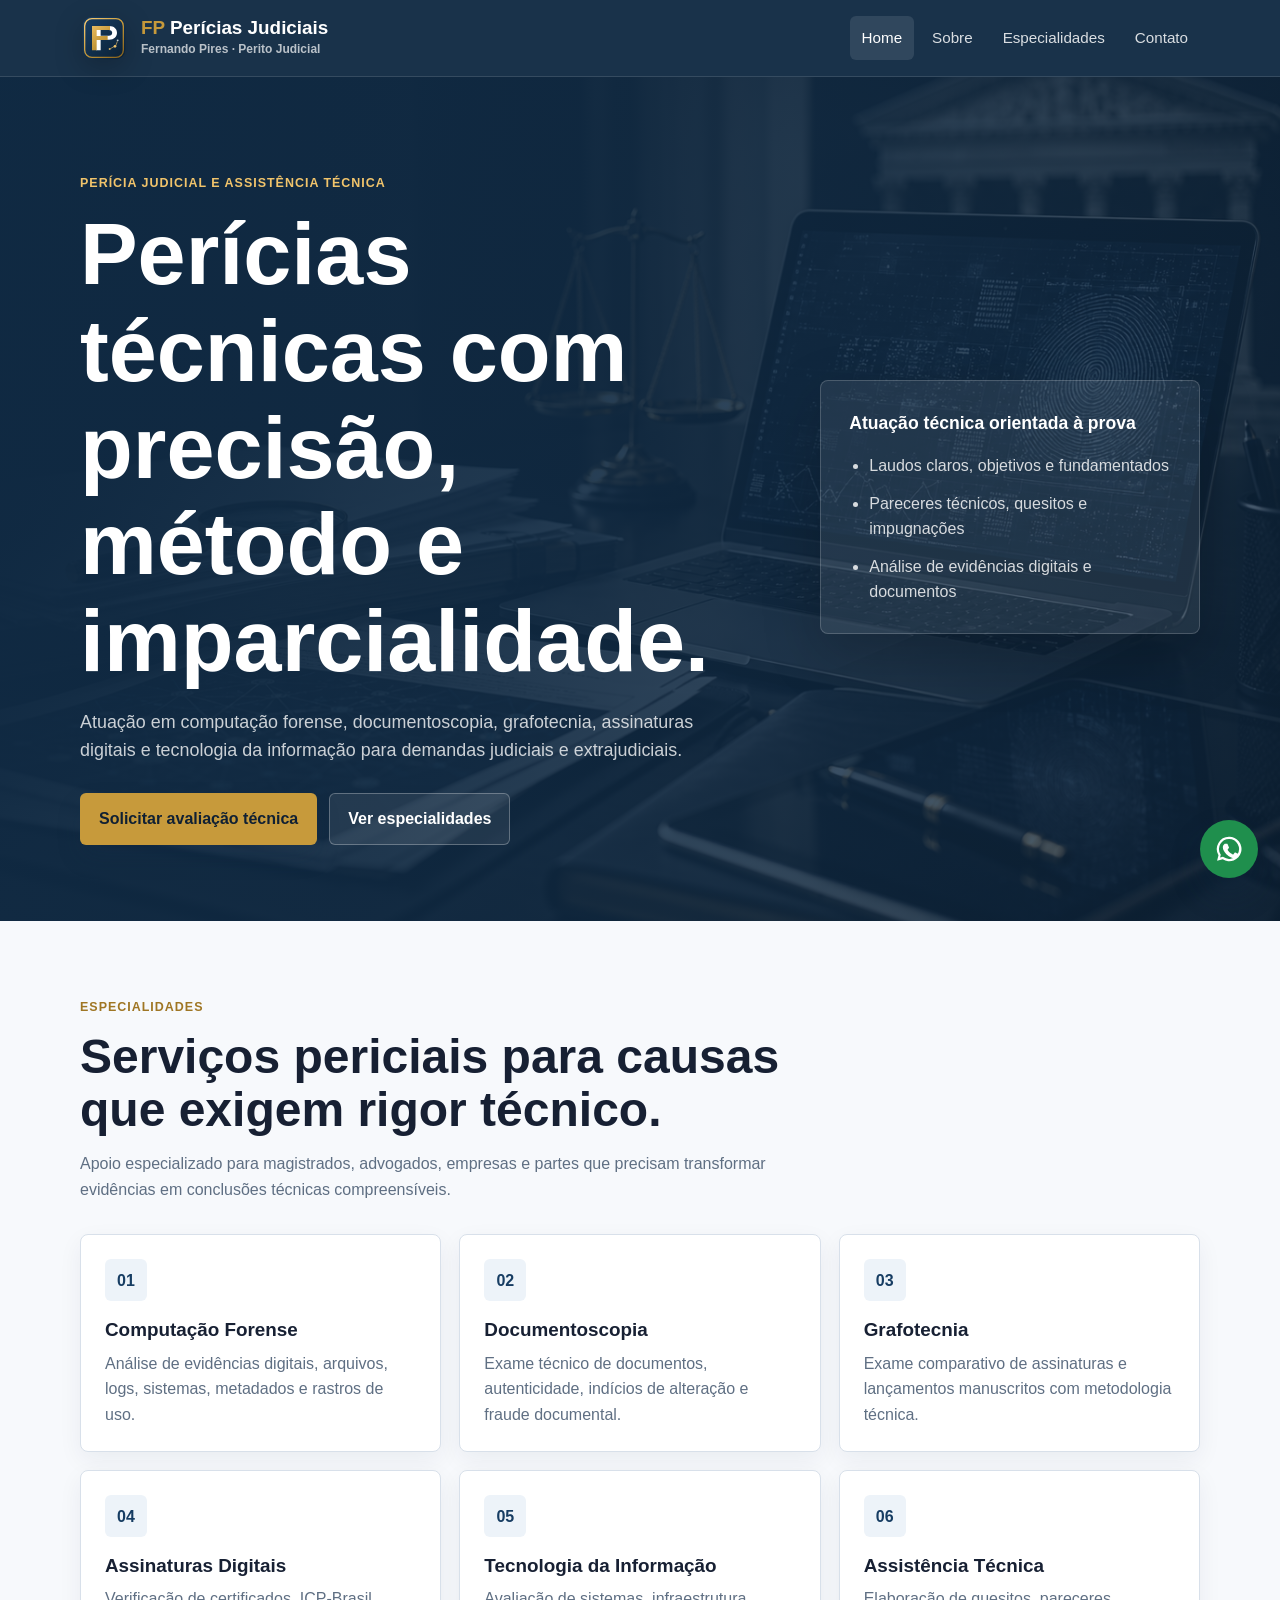
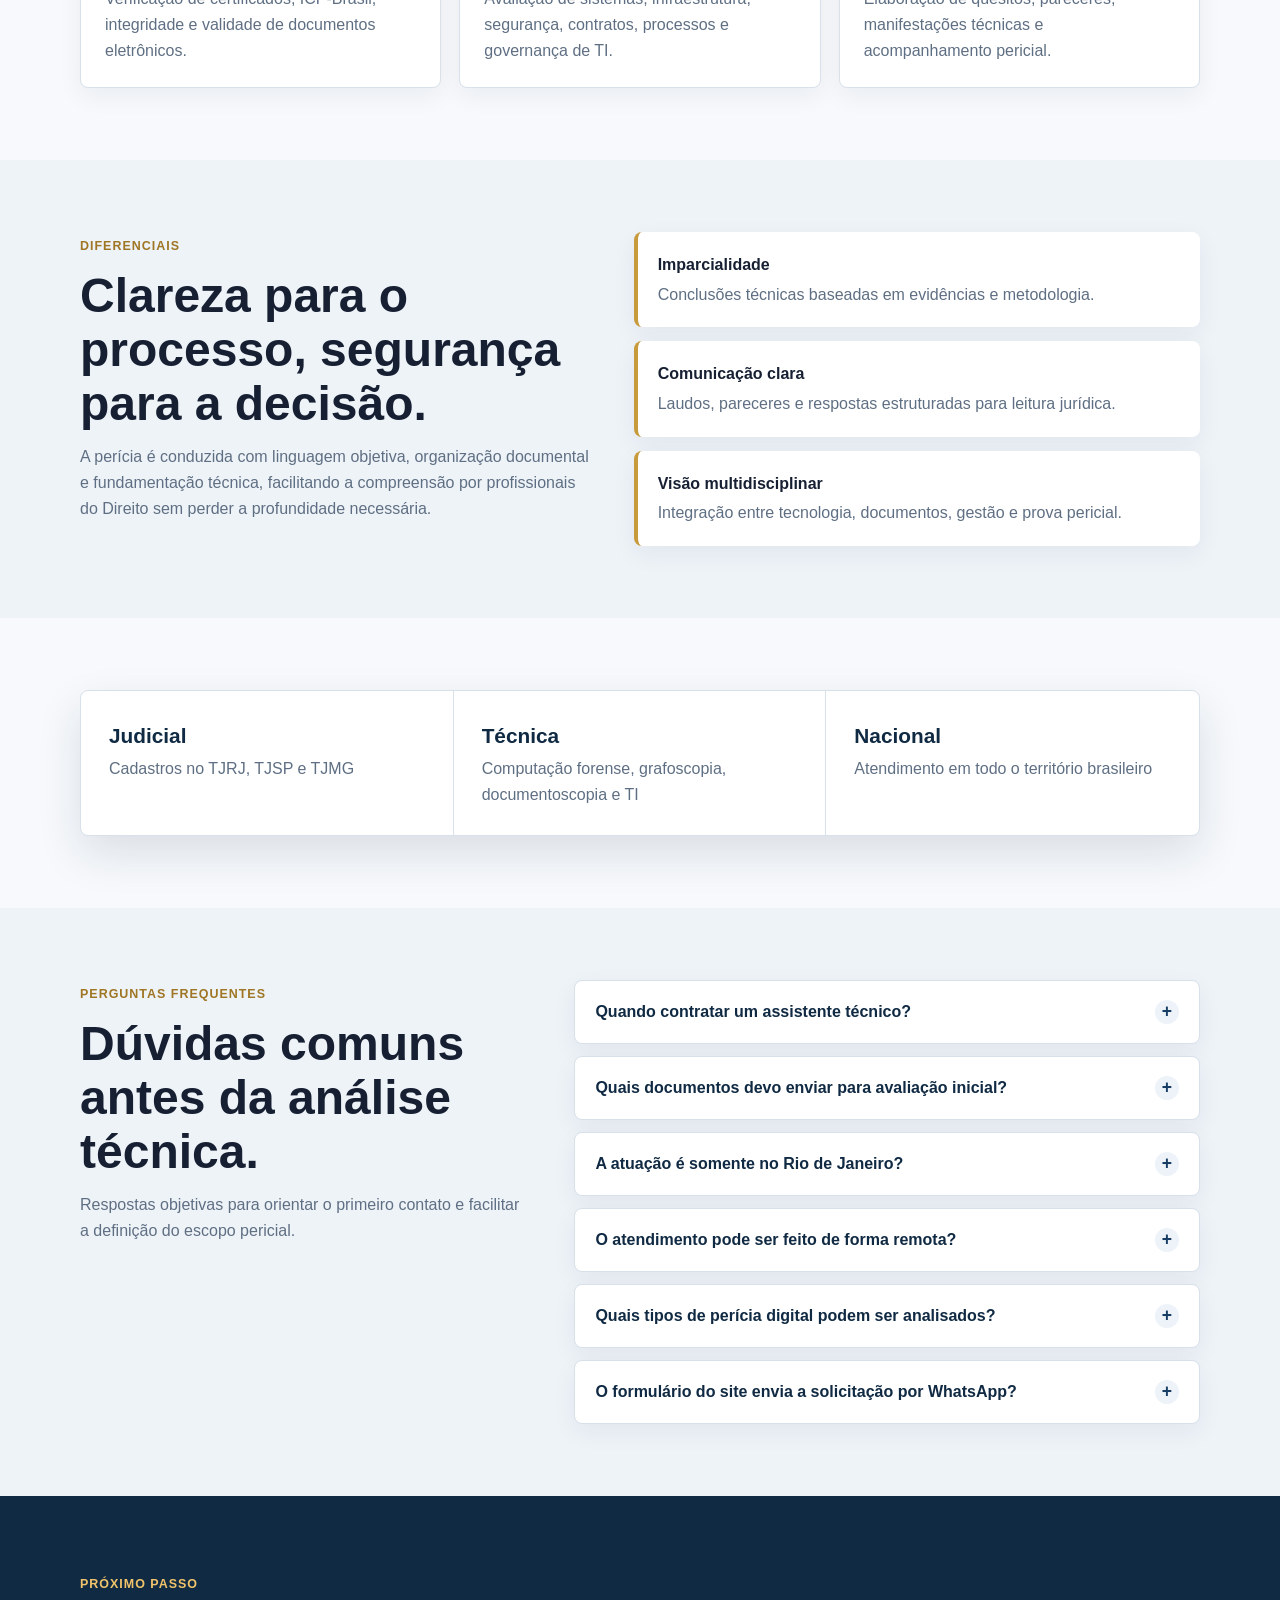
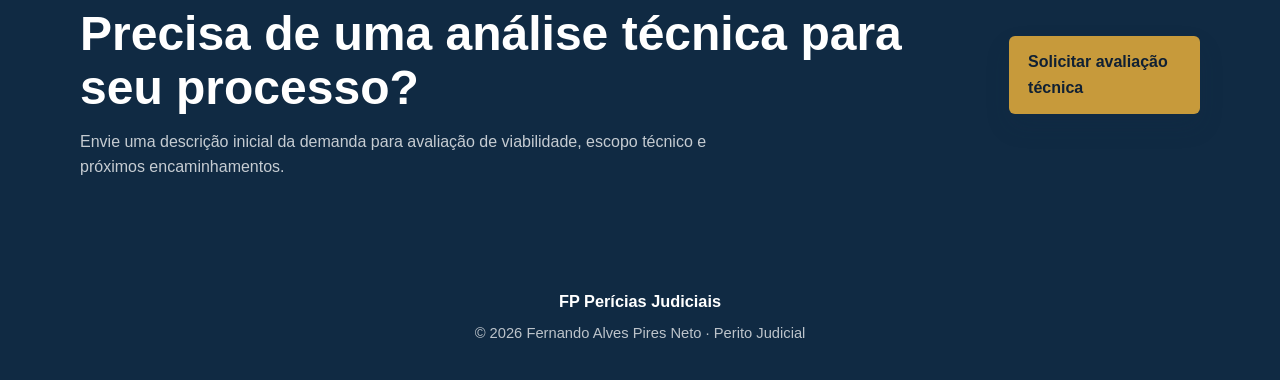
==== index.html @ a51a326f "Adiciona perguntas frequentes na home" ====
<!doctype html>
<html lang="pt-br">
  <head>
    <meta charset="utf-8">
    <meta name="viewport" content="width=device-width, initial-scale=1">
    <meta
      name="description"
      content="FP Per&iacute;cias Judiciais: per&iacute;cias t&eacute;cnicas, computa&ccedil;&atilde;o forense, documentoscopia, grafotecnia, assinaturas digitais e assist&ecirc;ncia t&eacute;cnica judicial."
    >
    <title>FP Per&iacute;cias Judiciais | Per&iacute;cias T&eacute;cnicas e Assist&ecirc;ncia Judicial</title>
    <meta name="theme-color" content="#102a43">
    <meta property="og:type" content="website">
    <meta property="og:title" content="FP Per&iacute;cias Judiciais">
    <meta property="og:description" content="Per&iacute;cias t&eacute;cnicas, computa&ccedil;&atilde;o forense, documentoscopia, grafotecnia e assist&ecirc;ncia t&eacute;cnica judicial.">
    <meta property="og:url" content="https://fppericiasjudiciais.github.io/site/">
    <meta property="og:image" content="https://fppericiasjudiciais.github.io/site/assets/images/hero-juridico-tecnologia.png">
    <meta name="twitter:card" content="summary_large_image">
    <meta name="twitter:image" content="https://fppericiasjudiciais.github.io/site/assets/images/hero-juridico-tecnologia.png">
    <link rel="canonical" href="https://fppericiasjudiciais.github.io/site/">
    <link rel="icon" href="assets/images/favicon.svg" type="image/svg+xml">
    <link rel="stylesheet" href="assets/css/style.css">
    <script type="application/ld+json">
      {
        "@context": "https://schema.org",
        "@type": "LegalService",
        "name": "FP Pericias Judiciais",
        "alternateName": "Fernando Pires",
        "founder": "Fernando Alves Pires Neto",
        "url": "https://fppericiasjudiciais.github.io/site/",
        "image": "https://fppericiasjudiciais.github.io/site/assets/images/hero-juridico-tecnologia.png",
        "areaServed": "Brasil",
        "telephone": "+55 21 92020-0117",
        "email": "fppericiasjudiciais@gmail.com",
        "description": "Pericias judiciais e assistencia tecnica em computacao forense, documentoscopia, grafoscopia, assinaturas digitais e tecnologia da informacao.",
        "knowsAbout": [
          "Computacao Forense",
          "Documentoscopia",
          "Grafoscopia",
          "Assinaturas Digitais",
          "Tecnologia da Informacao",
          "Assistencia Tecnica Judicial"
        ]
      }
    </script>
    <script type="application/ld+json">
      {
        "@context": "https://schema.org",
        "@type": "FAQPage",
        "mainEntity": [
          {
            "@type": "Question",
            "name": "Quando contratar um assistente tecnico?",
            "acceptedAnswer": {
              "@type": "Answer",
              "text": "A assistencia tecnica pode ser contratada antes da pericia, durante a producao da prova ou apos a entrega do laudo, especialmente para formular quesitos, acompanhar diligencias, analisar conclusoes e preparar manifestacoes tecnicas."
            }
          },
          {
            "@type": "Question",
            "name": "Quais documentos enviar para uma avaliacao inicial?",
            "acceptedAnswer": {
              "@type": "Answer",
              "text": "Em geral, e util enviar a decisao que determinou a pericia, peticoes relevantes, documentos questionados, laudos ja existentes, prints, arquivos digitais, contratos, logs ou qualquer material relacionado aos pontos controvertidos."
            }
          },
          {
            "@type": "Question",
            "name": "O atendimento e feito em todo o Brasil?",
            "acceptedAnswer": {
              "@type": "Answer",
              "text": "Sim. A atuacao contempla demandas judiciais e extrajudiciais em todo o territorio nacional, com avaliacao do melhor formato conforme o caso, os prazos e a necessidade de diligencias presenciais."
            }
          },
          {
            "@type": "Question",
            "name": "Que tipos de pericia digital podem ser analisados?",
            "acceptedAnswer": {
              "@type": "Answer",
              "text": "Podem ser analisados arquivos, metadados, logs, registros de acesso, sistemas, documentos eletronicos, assinaturas digitais, rastros de uso e demais evidencias relacionadas a tecnologia da informacao."
            }
          }
        ]
      }
    </script>
  </head>
  <body>
    <header class="site-header">
      <div class="container header-inner">
        <a class="brand" href="index.html" aria-label="FP Per&iacute;cias Judiciais">
          <span class="brand-mark">
            <img src="assets/images/logo-fp.svg" alt="" aria-hidden="true">
          </span>
          <span class="brand-copy">
            <strong><span>FP</span> Per&iacute;cias Judiciais</strong>
            <small>Fernando Pires &middot; Perito Judicial</small>
          </span>
        </a>
        <nav class="site-nav" aria-label="Navega&ccedil;&atilde;o principal">
          <a href="index.html" aria-current="page">Home</a>
          <a href="sobre.html">Sobre</a>
          <a href="especialidades.html">Especialidades</a>
          <a href="contato.html">Contato</a>
        </nav>
      </div>
    </header>

    <main>
      <section class="hero">
        <div class="container hero-grid">
          <div class="hero-copy">
            <span class="eyebrow">Per&iacute;cia judicial e assist&ecirc;ncia t&eacute;cnica</span>
            <h1>Per&iacute;cias t&eacute;cnicas com precis&atilde;o, m&eacute;todo e imparcialidade.</h1>
            <p>
              Atua&ccedil;&atilde;o em computa&ccedil;&atilde;o forense, documentoscopia, grafotecnia,
              assinaturas digitais e tecnologia da informa&ccedil;&atilde;o para demandas judiciais
              e extrajudiciais.
            </p>
            <div class="hero-actions">
              <a class="btn btn-primary" href="contato.html">Solicitar avalia&ccedil;&atilde;o t&eacute;cnica</a>
              <a class="btn btn-secondary" href="especialidades.html">Ver especialidades</a>
            </div>
          </div>
          <aside class="hero-panel" aria-label="Resumo de atua&ccedil;&atilde;o">
            <strong>Atua&ccedil;&atilde;o t&eacute;cnica orientada &agrave; prova</strong>
            <ul>
              <li>Laudos claros, objetivos e fundamentados</li>
              <li>Pareceres t&eacute;cnicos, quesitos e impugna&ccedil;&otilde;es</li>
              <li>An&aacute;lise de evid&ecirc;ncias digitais e documentos</li>
            </ul>
          </aside>
        </div>
      </section>

      <section class="section">
        <div class="container">
          <div class="section-heading">
            <span class="eyebrow">Especialidades</span>
            <h2>Servi&ccedil;os periciais para causas que exigem rigor t&eacute;cnico.</h2>
            <p>
              Apoio especializado para magistrados, advogados, empresas e partes que
              precisam transformar evid&ecirc;ncias em conclus&otilde;es t&eacute;cnicas compreens&iacute;veis.
            </p>
          </div>

          <div class="services-grid">
            <article class="service-card">
              <span class="card-icon">01</span>
              <h3>Computa&ccedil;&atilde;o Forense</h3>
              <p>An&aacute;lise de evid&ecirc;ncias digitais, arquivos, logs, sistemas, metadados e rastros de uso.</p>
            </article>
            <article class="service-card">
              <span class="card-icon">02</span>
              <h3>Documentoscopia</h3>
              <p>Exame t&eacute;cnico de documentos, autenticidade, ind&iacute;cios de altera&ccedil;&atilde;o e fraude documental.</p>
            </article>
            <article class="service-card">
              <span class="card-icon">03</span>
              <h3>Grafotecnia</h3>
              <p>Exame comparativo de assinaturas e lan&ccedil;amentos manuscritos com metodologia t&eacute;cnica.</p>
            </article>
            <article class="service-card">
              <span class="card-icon">04</span>
              <h3>Assinaturas Digitais</h3>
              <p>Verifica&ccedil;&atilde;o de certificados, ICP-Brasil, integridade e validade de documentos eletr&ocirc;nicos.</p>
            </article>
            <article class="service-card">
              <span class="card-icon">05</span>
              <h3>Tecnologia da Informa&ccedil;&atilde;o</h3>
              <p>Avalia&ccedil;&atilde;o de sistemas, infraestrutura, seguran&ccedil;a, contratos, processos e governan&ccedil;a de TI.</p>
            </article>
            <article class="service-card">
              <span class="card-icon">06</span>
              <h3>Assist&ecirc;ncia T&eacute;cnica</h3>
              <p>Elabora&ccedil;&atilde;o de quesitos, pareceres, manifesta&ccedil;&otilde;es t&eacute;cnicas e acompanhamento pericial.</p>
            </article>
          </div>
        </div>
      </section>

      <section class="section section-muted">
        <div class="container split-section">
          <div>
            <span class="eyebrow">Diferenciais</span>
            <h2>Clareza para o processo, seguran&ccedil;a para a decis&atilde;o.</h2>
            <p>
              A per&iacute;cia &eacute; conduzida com linguagem objetiva, organiza&ccedil;&atilde;o documental e
              fundamenta&ccedil;&atilde;o t&eacute;cnica, facilitando a compreens&atilde;o por profissionais do Direito
              sem perder a profundidade necess&aacute;ria.
            </p>
          </div>
          <div class="differentials">
            <div class="differential-item">
              <strong>Imparcialidade</strong>
              <span>Conclus&otilde;es t&eacute;cnicas baseadas em evid&ecirc;ncias e metodologia.</span>
            </div>
            <div class="differential-item">
              <strong>Comunica&ccedil;&atilde;o clara</strong>
              <span>Laudos, pareceres e respostas estruturadas para leitura jur&iacute;dica.</span>
            </div>
            <div class="differential-item">
              <strong>Vis&atilde;o multidisciplinar</strong>
              <span>Integra&ccedil;&atilde;o entre tecnologia, documentos, gest&atilde;o e prova pericial.</span>
            </div>
          </div>
        </div>
      </section>

      <section class="section">
        <div class="container credibility-bar" aria-label="Indicadores de credibilidade">
          <div>
            <strong>Judicial</strong>
            <span>Cadastros no TJRJ, TJSP e TJMG</span>
          </div>
          <div>
            <strong>T&eacute;cnica</strong>
            <span>Computa&ccedil;&atilde;o forense, grafoscopia, documentoscopia e TI</span>
          </div>
          <div>
            <strong>Nacional</strong>
            <span>Atendimento em todo o territ&oacute;rio brasileiro</span>
          </div>
        </div>
      </section>

      <section class="section section-muted">
        <div class="container faq-section">
          <div class="section-heading">
            <span class="eyebrow">Perguntas frequentes</span>
            <h2>D&uacute;vidas comuns antes da an&aacute;lise t&eacute;cnica.</h2>
            <p>
              Respostas objetivas para orientar o primeiro contato e facilitar a defini&ccedil;&atilde;o
              do escopo pericial.
            </p>
          </div>

          <div class="faq-list">
            <details class="faq-item">
              <summary>Quando contratar um assistente t&eacute;cnico?</summary>
              <p>
                O ideal &eacute; contratar antes da per&iacute;cia ou logo ap&oacute;s a nomea&ccedil;&atilde;o do perito,
                para formular quesitos, organizar documentos e acompanhar os pontos t&eacute;cnicos
                relevantes. Tamb&eacute;m &eacute; poss&iacute;vel atuar ap&oacute;s o laudo, em pareceres,
                impugna&ccedil;&otilde;es e manifesta&ccedil;&otilde;es.
              </p>
            </details>

            <details class="faq-item">
              <summary>Quais documentos devo enviar para avalia&ccedil;&atilde;o inicial?</summary>
              <p>
                Envie a decis&atilde;o que determinou a per&iacute;cia, peti&ccedil;&otilde;es relevantes, documentos
                questionados, laudos j&aacute; existentes, arquivos digitais, prints, contratos,
                logs ou qualquer material ligado aos pontos controvertidos.
              </p>
            </details>

            <details class="faq-item">
              <summary>A atua&ccedil;&atilde;o &eacute; somente no Rio de Janeiro?</summary>
              <p>
                N&atilde;o. O atendimento contempla demandas judiciais e extrajudiciais em todo o
                territ&oacute;rio nacional, com avalia&ccedil;&atilde;o do formato mais adequado conforme o
                caso, os prazos e a necessidade de dilig&ecirc;ncias presenciais.
              </p>
            </details>

            <details class="faq-item">
              <summary>O atendimento pode ser feito de forma remota?</summary>
              <p>
                Sim. Muitos casos permitem an&aacute;lise preliminar remota, especialmente quando
                envolvem documentos digitais, arquivos, sistemas, registros ou elementos
                que possam ser compartilhados de forma segura.
              </p>
            </details>

            <details class="faq-item">
              <summary>Quais tipos de per&iacute;cia digital podem ser analisados?</summary>
              <p>
                Podem ser analisados arquivos, metadados, logs, registros de acesso, sistemas,
                documentos eletr&ocirc;nicos, assinaturas digitais, rastros de uso e demais evid&ecirc;ncias
                relacionadas &agrave; tecnologia da informa&ccedil;&atilde;o.
              </p>
            </details>

            <details class="faq-item">
              <summary>O formul&aacute;rio do site envia a solicita&ccedil;&atilde;o por WhatsApp?</summary>
              <p>
                Sim. Ao preencher o formul&aacute;rio de contato, o site abre uma conversa no
                WhatsApp com a mensagem organizada a partir dos dados informados, facilitando
                o envio do resumo inicial da demanda.
              </p>
            </details>
          </div>
        </div>
      </section>

      <section class="cta-section">
        <div class="container cta-inner">
          <div>
            <span class="eyebrow">Pr&oacute;ximo passo</span>
            <h2>Precisa de uma an&aacute;lise t&eacute;cnica para seu processo?</h2>
            <p>
              Envie uma descri&ccedil;&atilde;o inicial da demanda para avalia&ccedil;&atilde;o de viabilidade,
              escopo t&eacute;cnico e pr&oacute;ximos encaminhamentos.
            </p>
          </div>
          <a class="btn btn-primary" href="contato.html">Solicitar avalia&ccedil;&atilde;o t&eacute;cnica</a>
        </div>
      </section>
    </main>

    <footer class="site-footer">
      <div class="container footer-inner">
        <strong>FP Per&iacute;cias Judiciais</strong>
        <span>&copy; 2026 Fernando Alves Pires Neto &middot; Perito Judicial</span>
      </div>
    </footer>
    <a
      class="floating-whatsapp"
      href="https://wa.me/5521920200117"
      target="_blank"
      rel="noopener"
      aria-label="Falar pelo WhatsApp"
    >
      <svg class="floating-whatsapp-icon" viewBox="0 0 32 32" aria-hidden="true" focusable="false">
        <path d="M16 4.5A11.5 11.5 0 0 0 6.1 21.8L4.8 27l5.3-1.3A11.5 11.5 0 1 0 16 4.5Zm0 2.1a9.4 9.4 0 0 1 7.9 14.5 9.4 9.4 0 0 1-13.2 2.5l-.4-.3-2.7.7.7-2.7-.3-.4A9.4 9.4 0 0 1 16 6.6Zm-3.5 4.5c-.3 0-.7.1-1 .5-.4.4-1.3 1.3-1.3 3.1s1.3 3.6 1.5 3.8c.2.3 2.6 4 6.4 5.4 3.1 1.2 3.8.9 4.5.8.7-.1 2.2-.9 2.5-1.8.3-.9.3-1.7.2-1.8-.1-.2-.3-.3-.7-.5l-2.5-1.2c-.3-.1-.6-.2-.8.2-.2.3-.9 1.2-1.1 1.4-.2.2-.4.3-.8.1-.3-.2-1.4-.5-2.7-1.7-1-1-1.7-2.1-1.9-2.4-.2-.4 0-.6.2-.8.2-.2.3-.4.5-.6.2-.2.2-.4.4-.6.1-.3.1-.5 0-.7l-1.1-2.6c-.3-.6-.6-.6-.8-.6h-.5Z"/>
      </svg>
      <span class="sr-only">Falar pelo WhatsApp</span>
    </a>
  </body>
</html>
---- assets/css/style.css ----
@import url("base.css");
@import url("layout.css");
@import url("components.css");
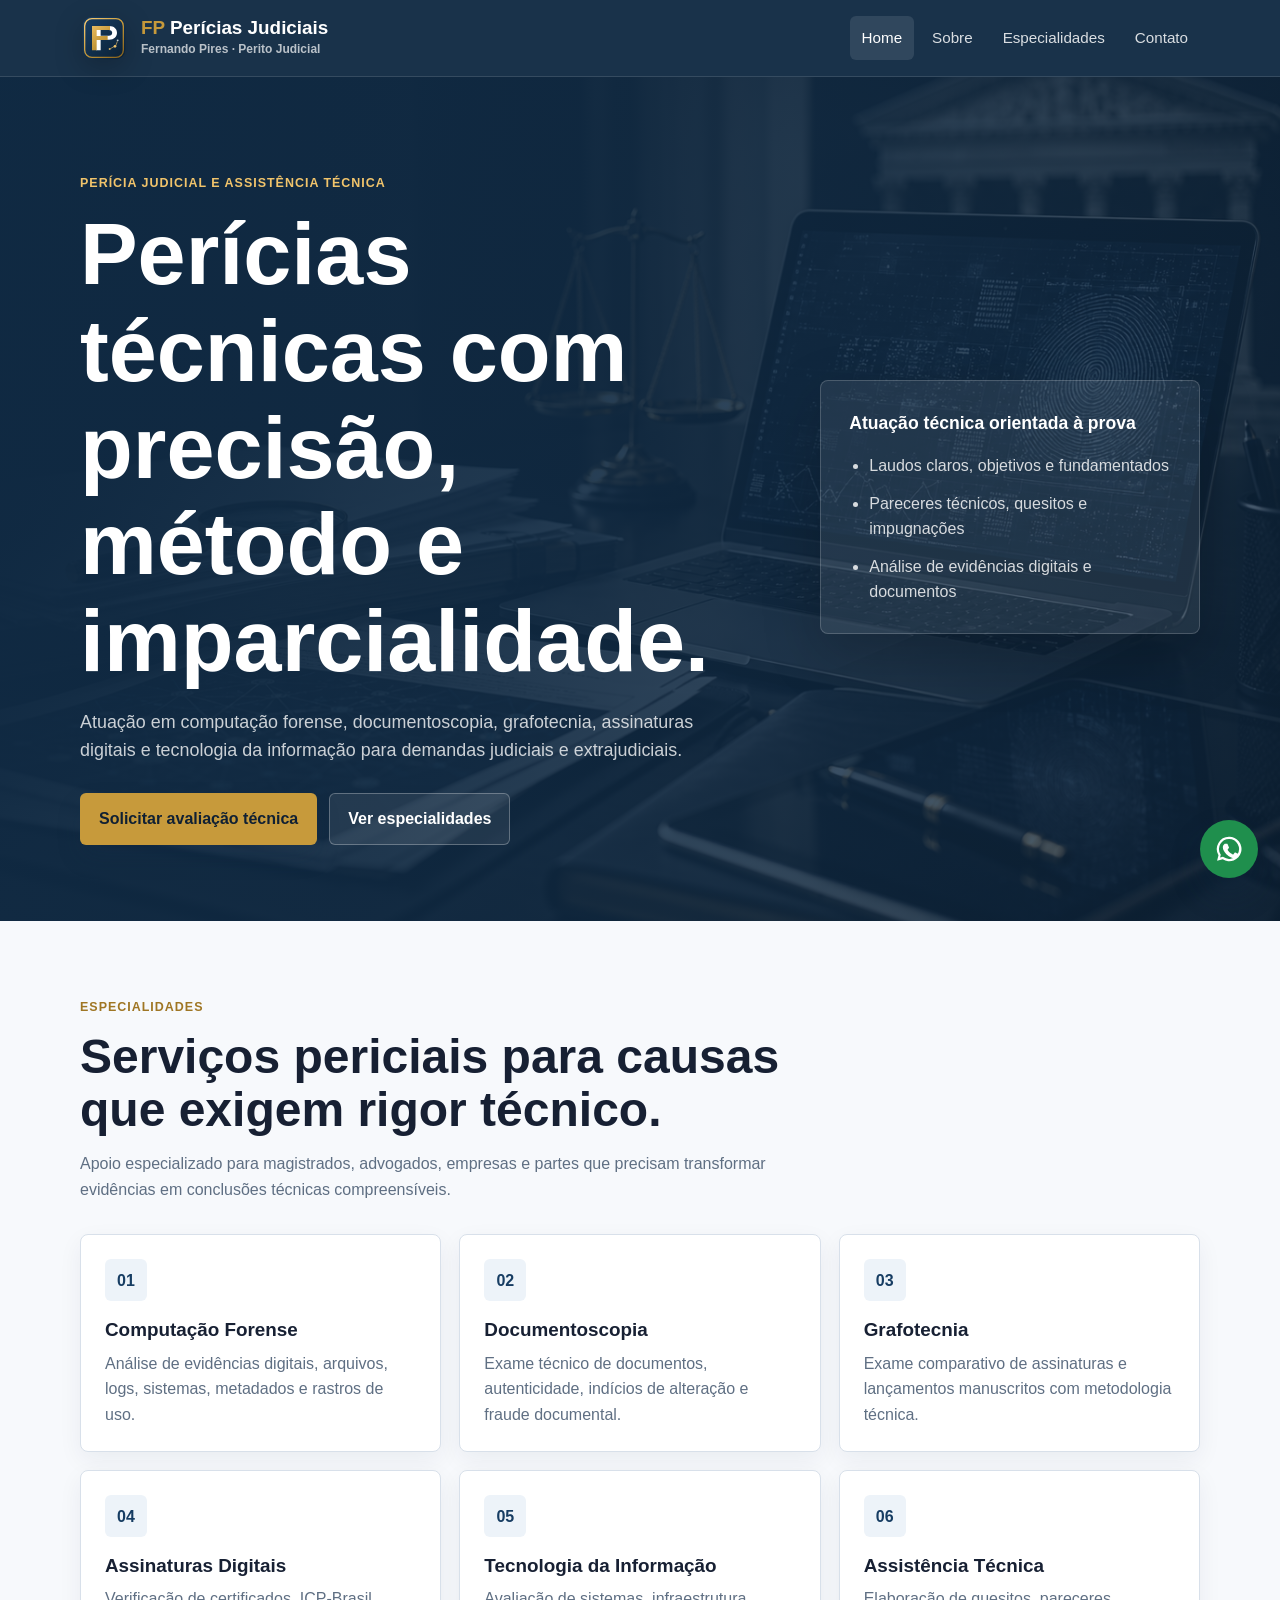
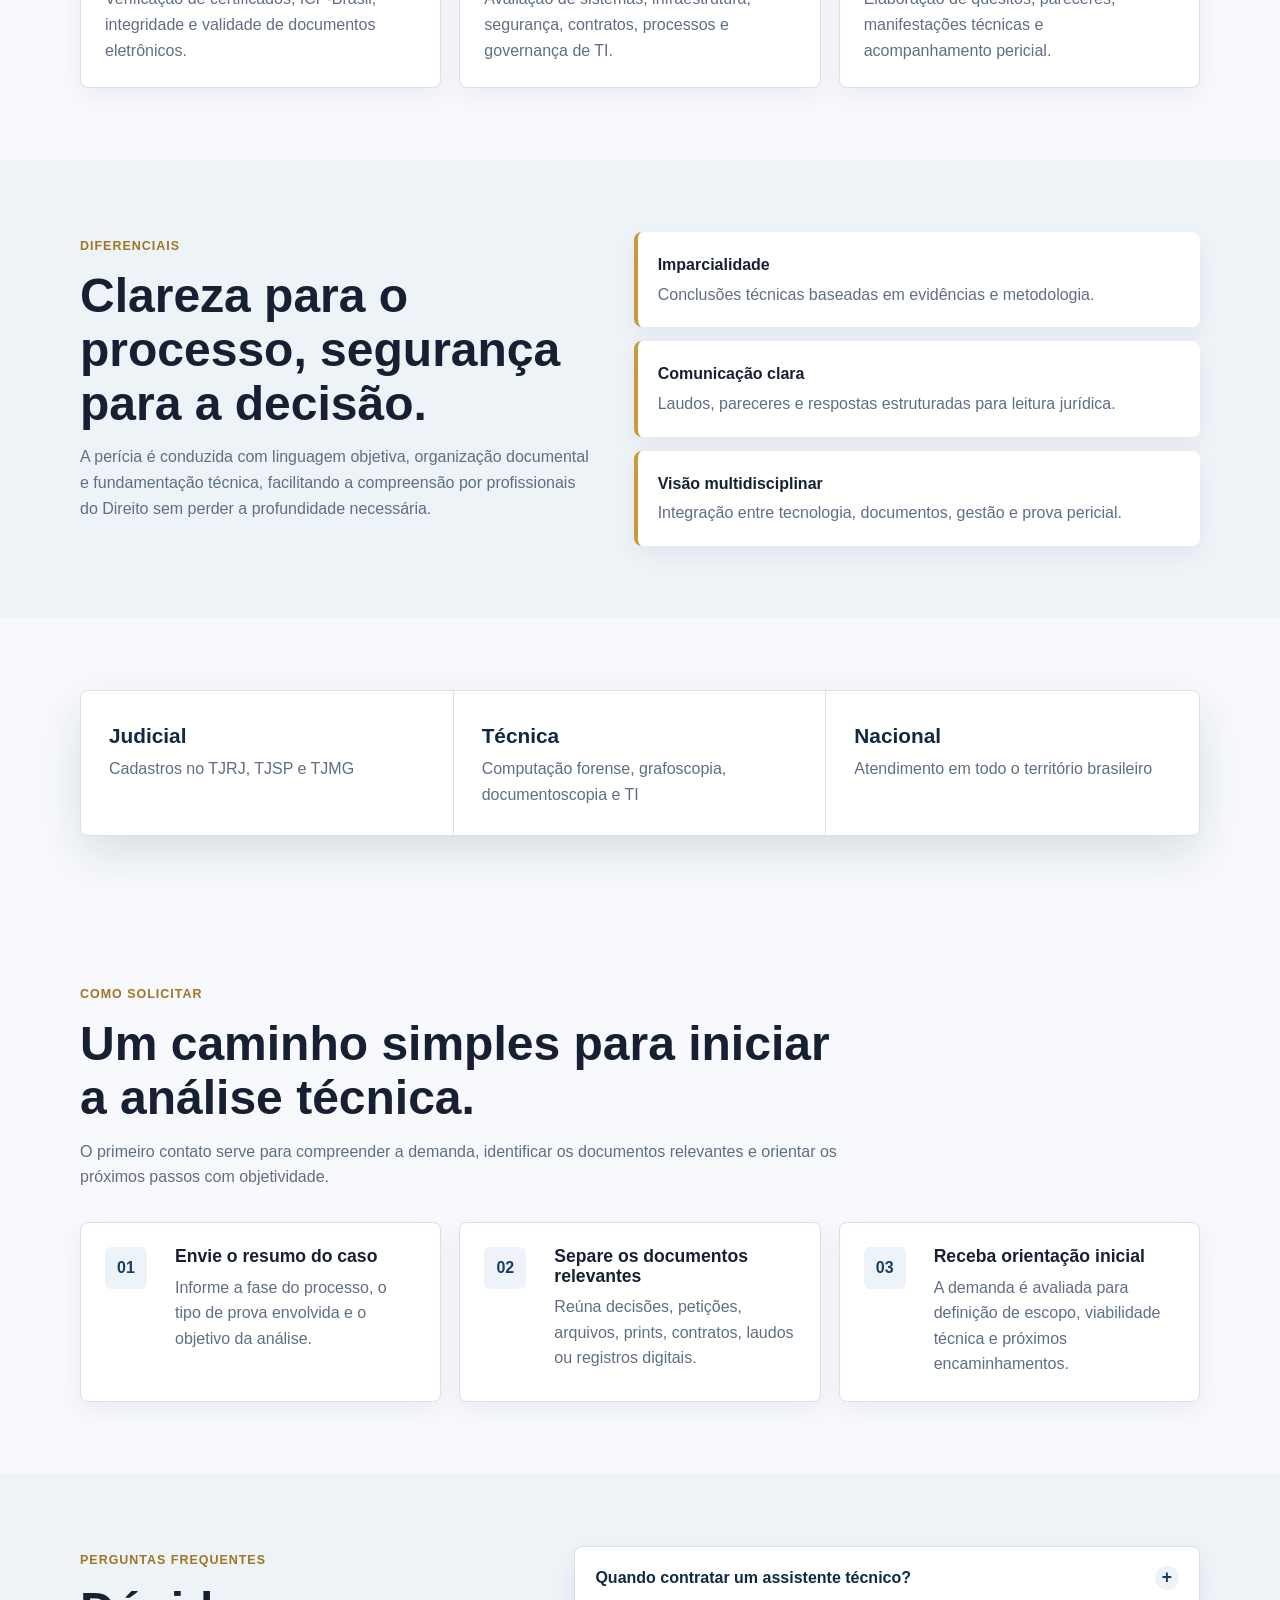
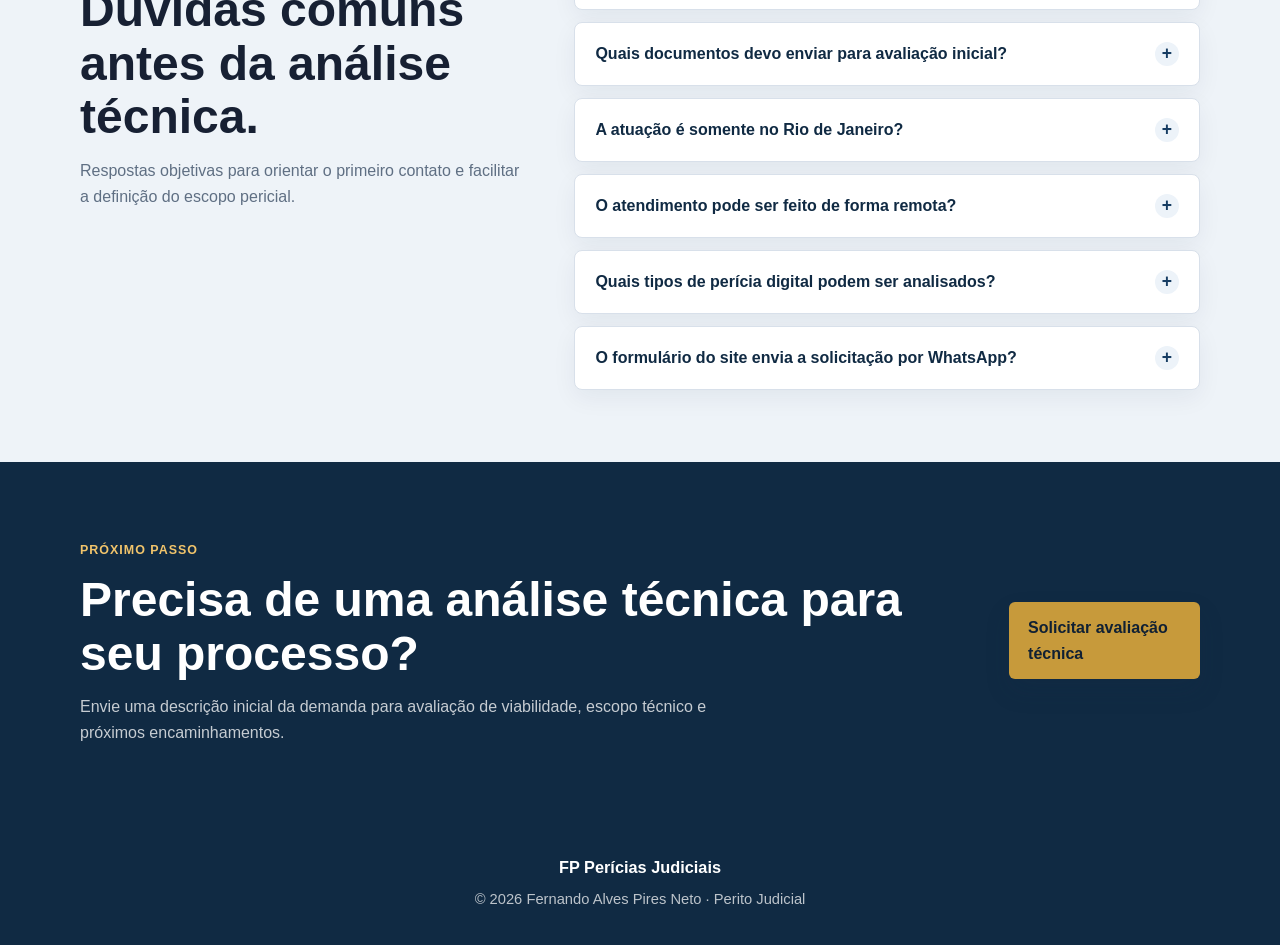
==== commit 1975e35b: "Adiciona passo a passo de solicitacao" ====
--- a/index.html
+++ b/index.html
@@ -12,11 +12,11 @@
     <meta property="og:type" content="website">
     <meta property="og:title" content="FP Per&iacute;cias Judiciais">
     <meta property="og:description" content="Per&iacute;cias t&eacute;cnicas, computa&ccedil;&atilde;o forense, documentoscopia, grafotecnia e assist&ecirc;ncia t&eacute;cnica judicial.">
-    <meta property="og:url" content="https://fppericiasjudiciais.github.io/site/">
-    <meta property="og:image" content="https://fppericiasjudiciais.github.io/site/assets/images/hero-juridico-tecnologia.png">
+    <meta property="og:url" content="https://fppericiasjudiciais.com.br/">
+    <meta property="og:image" content="https://fppericiasjudiciais.com.br/assets/images/hero-juridico-tecnologia.png">
     <meta name="twitter:card" content="summary_large_image">
-    <meta name="twitter:image" content="https://fppericiasjudiciais.github.io/site/assets/images/hero-juridico-tecnologia.png">
-    <link rel="canonical" href="https://fppericiasjudiciais.github.io/site/">
+    <meta name="twitter:image" content="https://fppericiasjudiciais.com.br/assets/images/hero-juridico-tecnologia.png">
+    <link rel="canonical" href="https://fppericiasjudiciais.com.br/">
     <link rel="icon" href="assets/images/favicon.svg" type="image/svg+xml">
     <link rel="stylesheet" href="assets/css/style.css">
     <script type="application/ld+json">
@@ -26,8 +26,8 @@
         "name": "FP Pericias Judiciais",
         "alternateName": "Fernando Pires",
         "founder": "Fernando Alves Pires Neto",
-        "url": "https://fppericiasjudiciais.github.io/site/",
-        "image": "https://fppericiasjudiciais.github.io/site/assets/images/hero-juridico-tecnologia.png",
+        "url": "https://fppericiasjudiciais.com.br/",
+        "image": "https://fppericiasjudiciais.com.br/assets/images/hero-juridico-tecnologia.png",
         "areaServed": "Brasil",
         "telephone": "+55 21 92020-0117",
         "email": "fppericiasjudiciais@gmail.com",
@@ -222,6 +222,43 @@
         </div>
       </section>
 
+      <section class="section">
+        <div class="container">
+          <div class="section-heading">
+            <span class="eyebrow">Como solicitar</span>
+            <h2>Um caminho simples para iniciar a an&aacute;lise t&eacute;cnica.</h2>
+            <p>
+              O primeiro contato serve para compreender a demanda, identificar os documentos
+              relevantes e orientar os pr&oacute;ximos passos com objetividade.
+            </p>
+          </div>
+
+          <div class="request-steps">
+            <article class="request-step">
+              <span>01</span>
+              <div>
+                <h3>Envie o resumo do caso</h3>
+                <p>Informe a fase do processo, o tipo de prova envolvida e o objetivo da an&aacute;lise.</p>
+              </div>
+            </article>
+            <article class="request-step">
+              <span>02</span>
+              <div>
+                <h3>Separe os documentos relevantes</h3>
+                <p>Re&uacute;na decis&otilde;es, peti&ccedil;&otilde;es, arquivos, prints, contratos, laudos ou registros digitais.</p>
+              </div>
+            </article>
+            <article class="request-step">
+              <span>03</span>
+              <div>
+                <h3>Receba orienta&ccedil;&atilde;o inicial</h3>
+                <p>A demanda &eacute; avaliada para defini&ccedil;&atilde;o de escopo, viabilidade t&eacute;cnica e pr&oacute;ximos encaminhamentos.</p>
+              </div>
+            </article>
+          </div>
+        </div>
+      </section>
+
       <section class="section section-muted">
         <div class="container faq-section">
           <div class="section-heading">
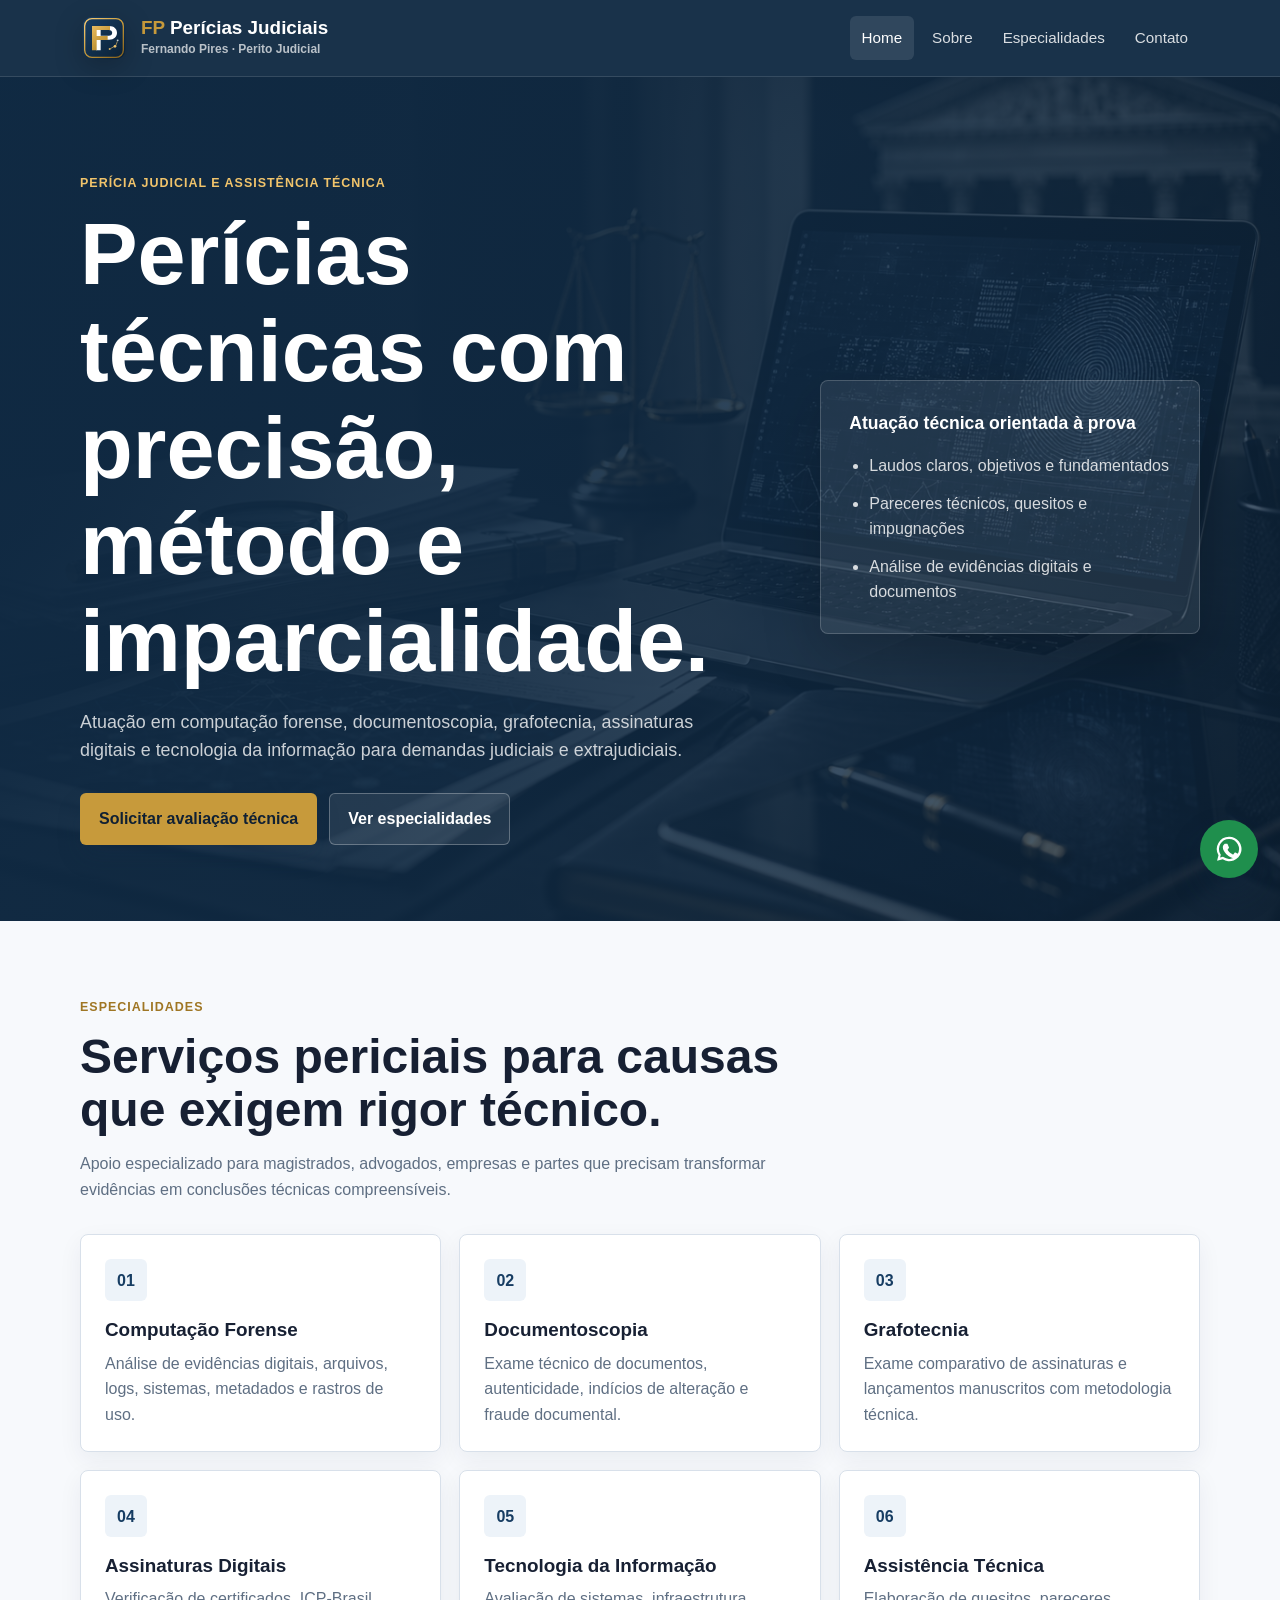
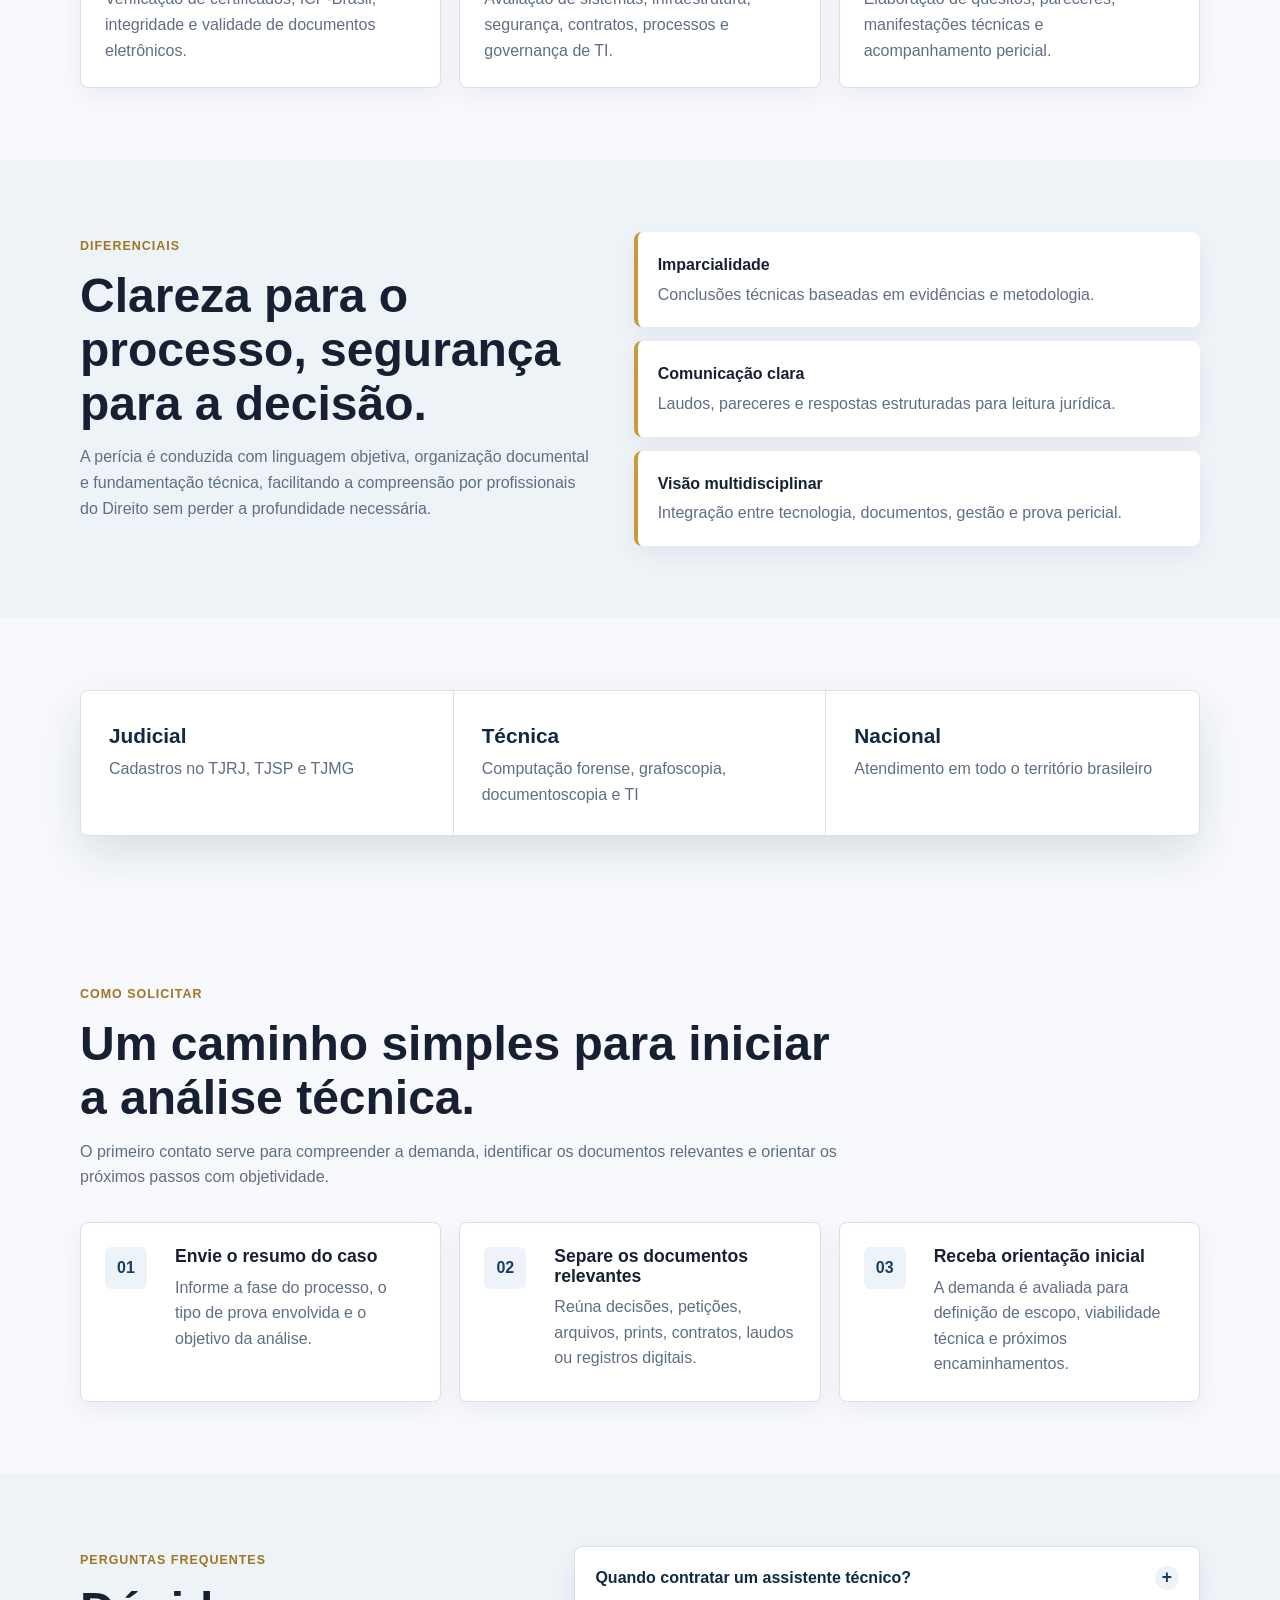
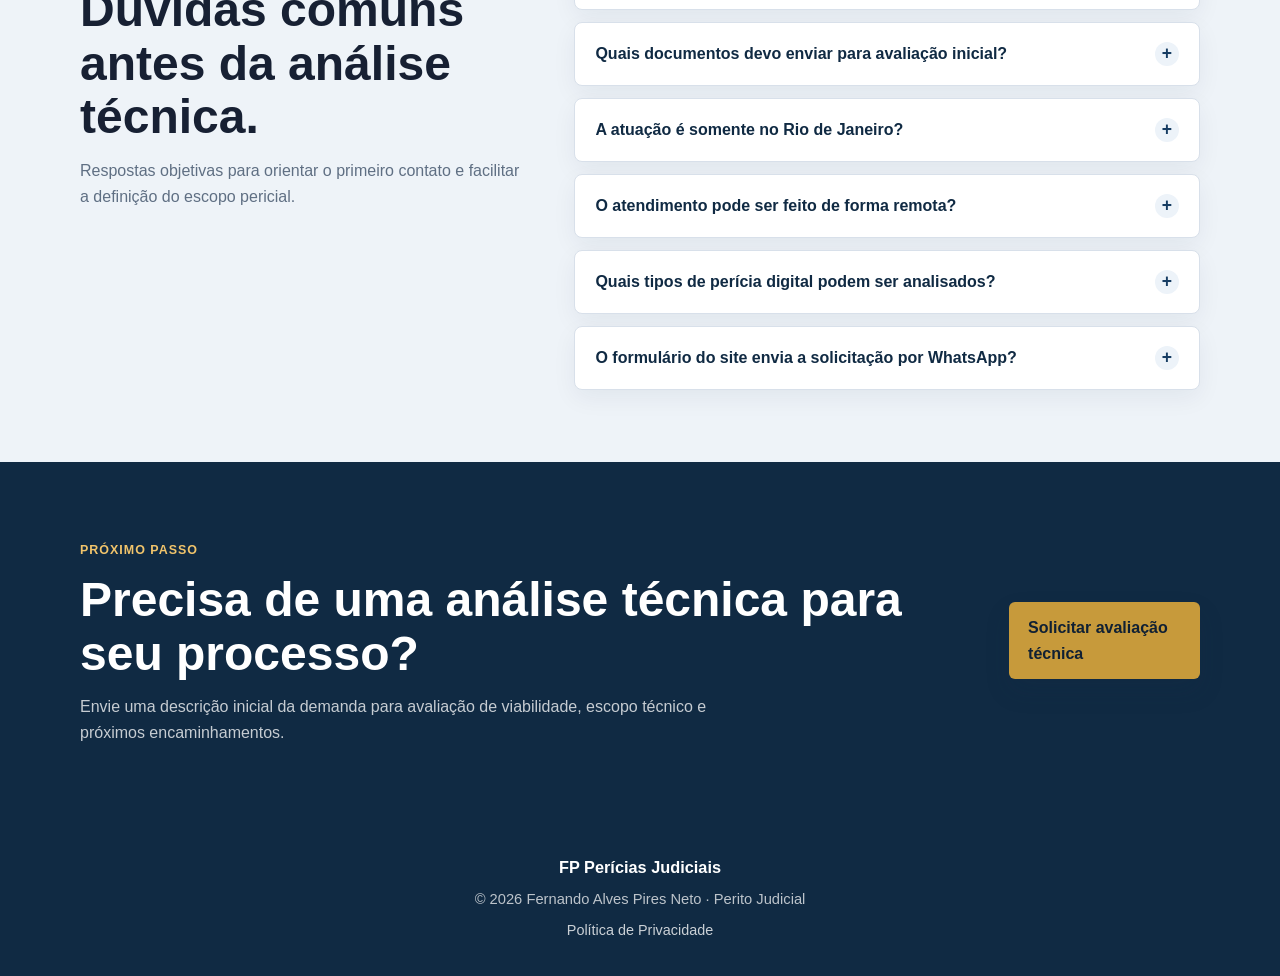
==== commit c0d89ff4: "Adiciona politica de privacidade LGPD" ====
--- a/index.html
+++ b/index.html
@@ -348,6 +348,7 @@
       <div class="container footer-inner">
         <strong>FP Per&iacute;cias Judiciais</strong>
         <span>&copy; 2026 Fernando Alves Pires Neto &middot; Perito Judicial</span>
+        <a href="privacidade.html">Pol&iacute;tica de Privacidade</a>
       </div>
     </footer>
     <a
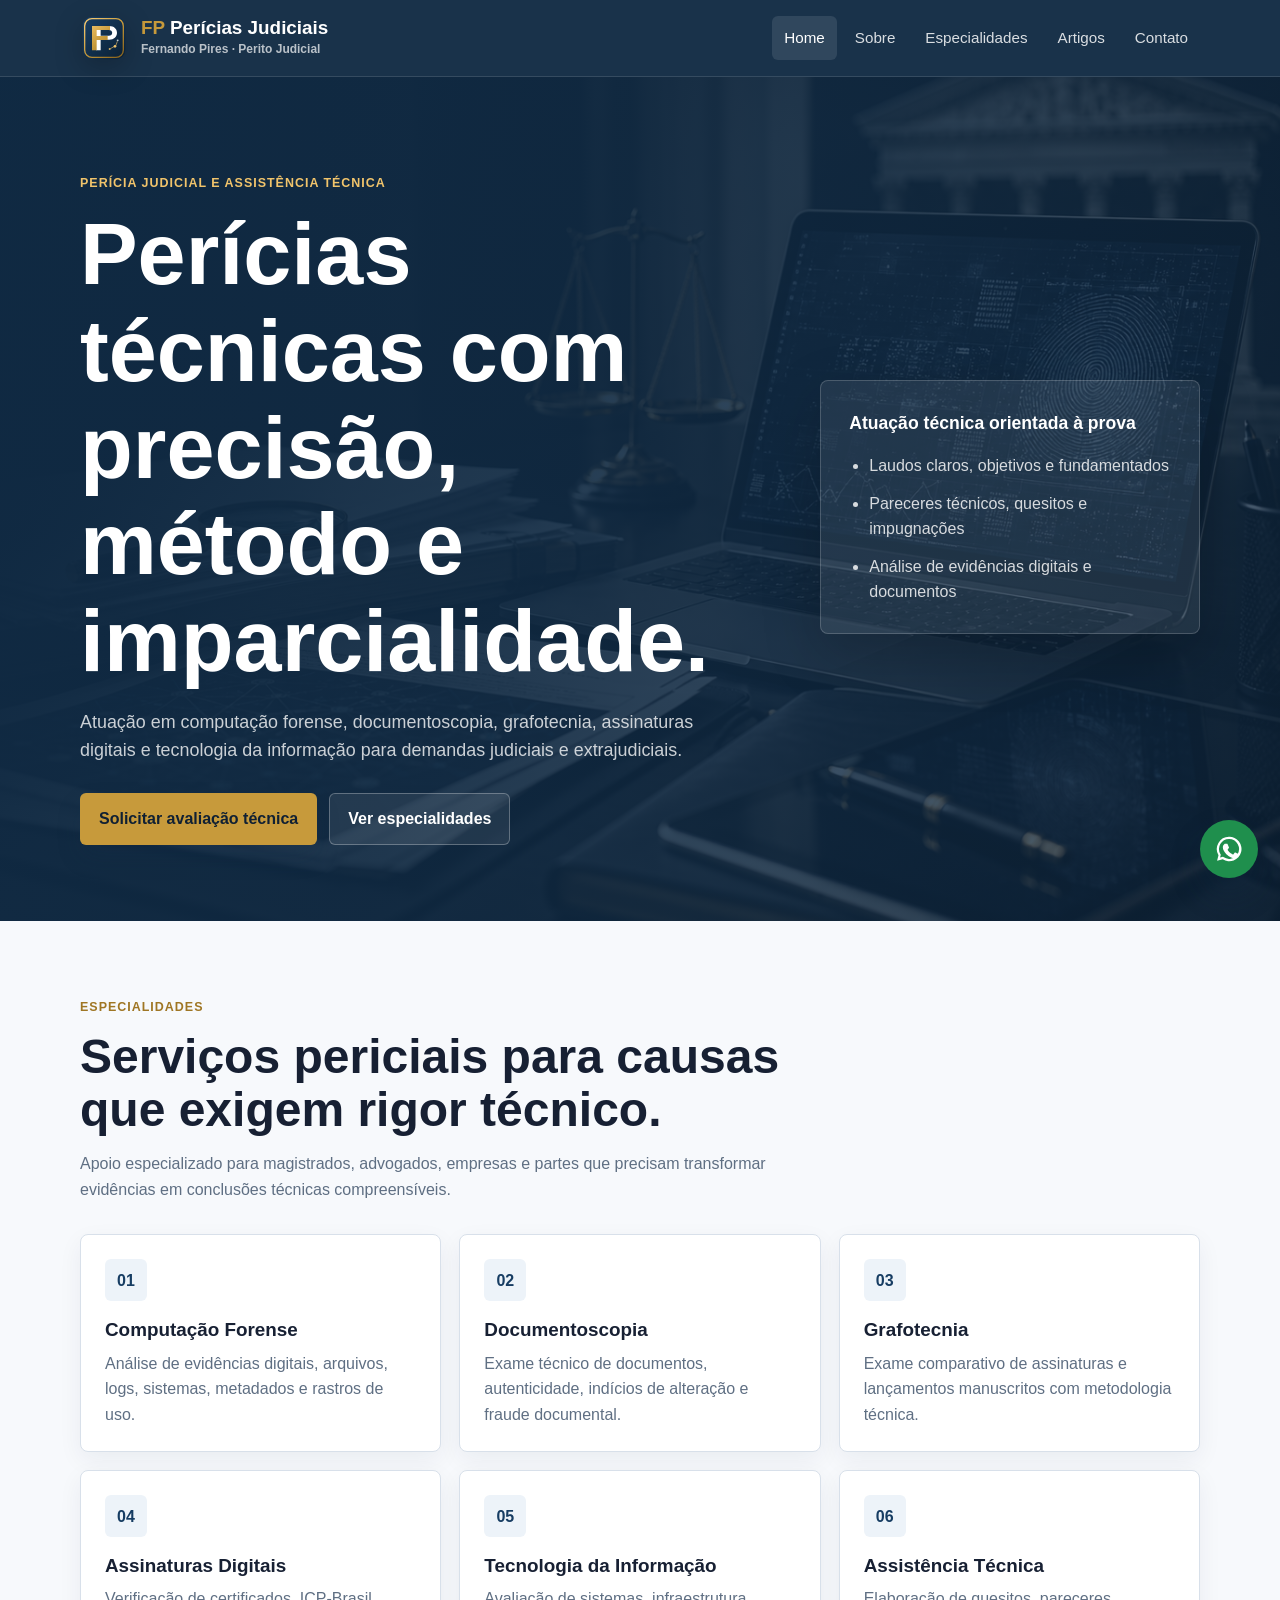
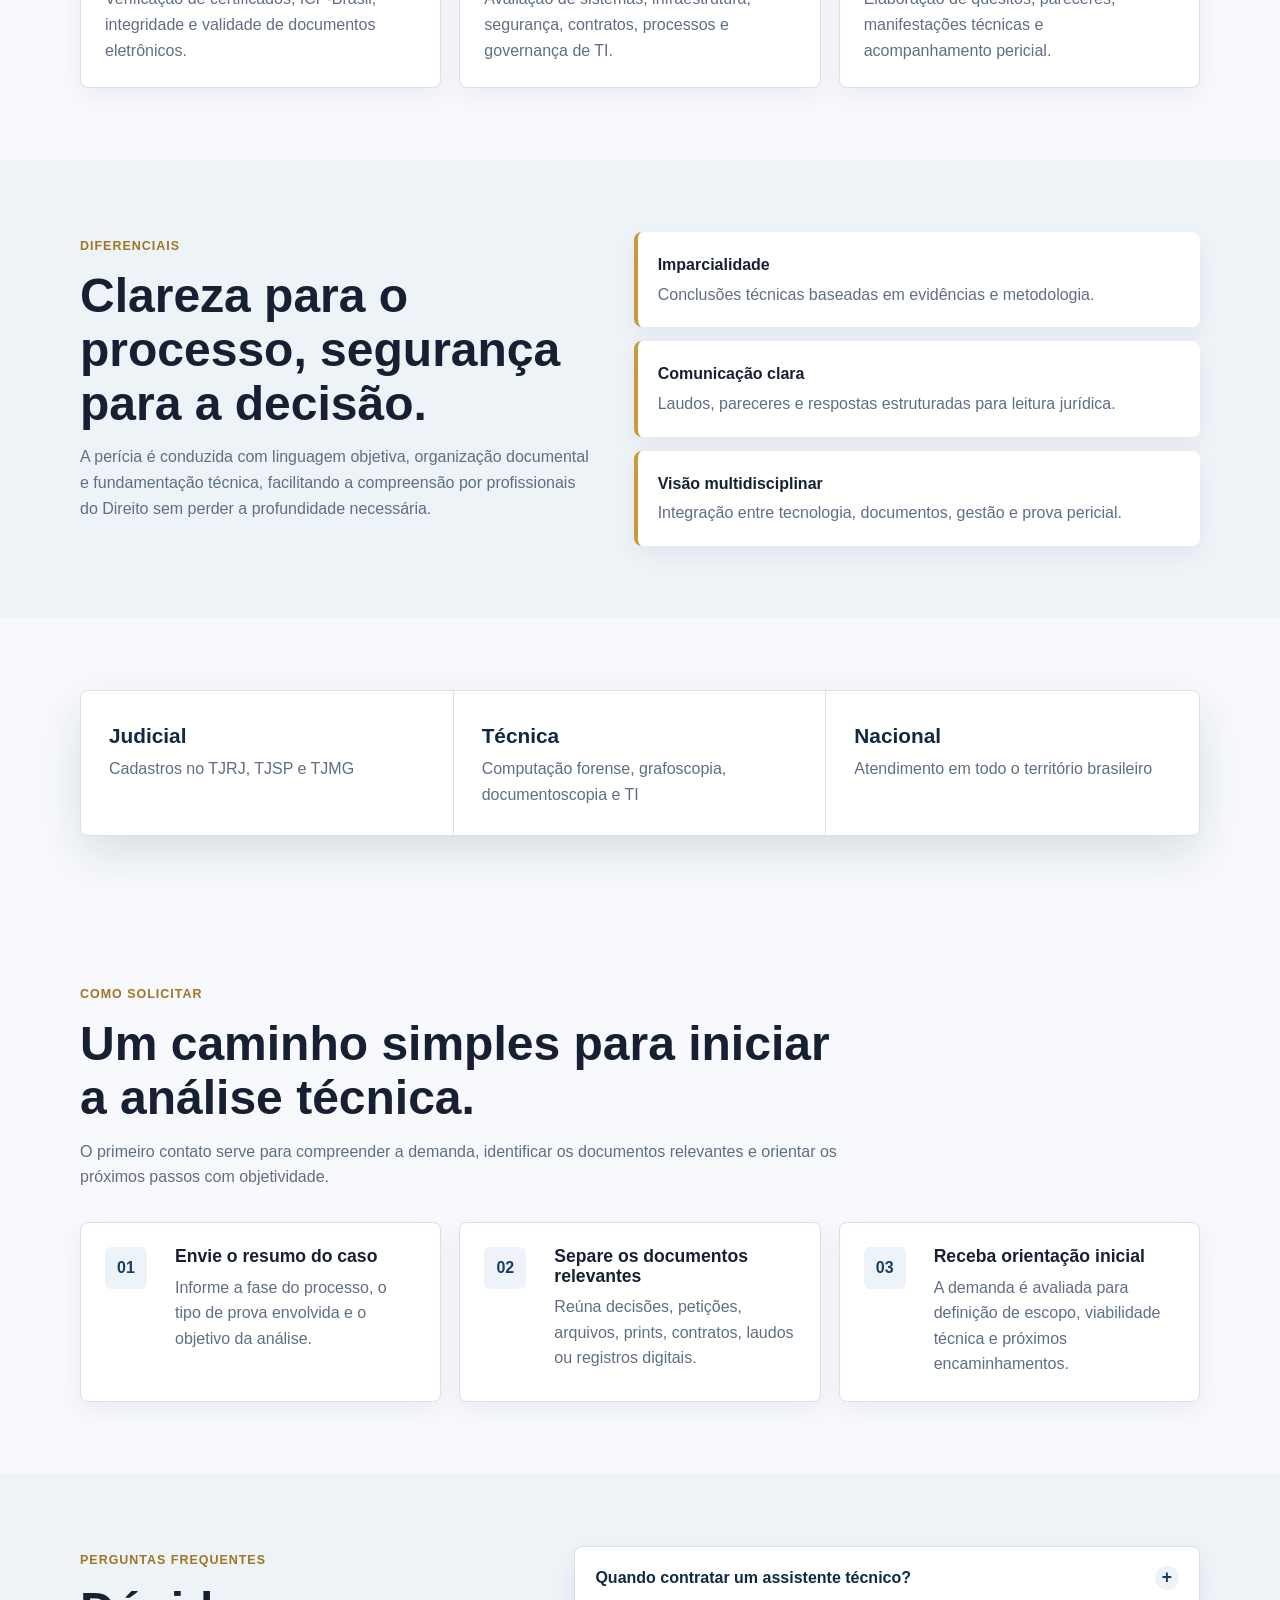
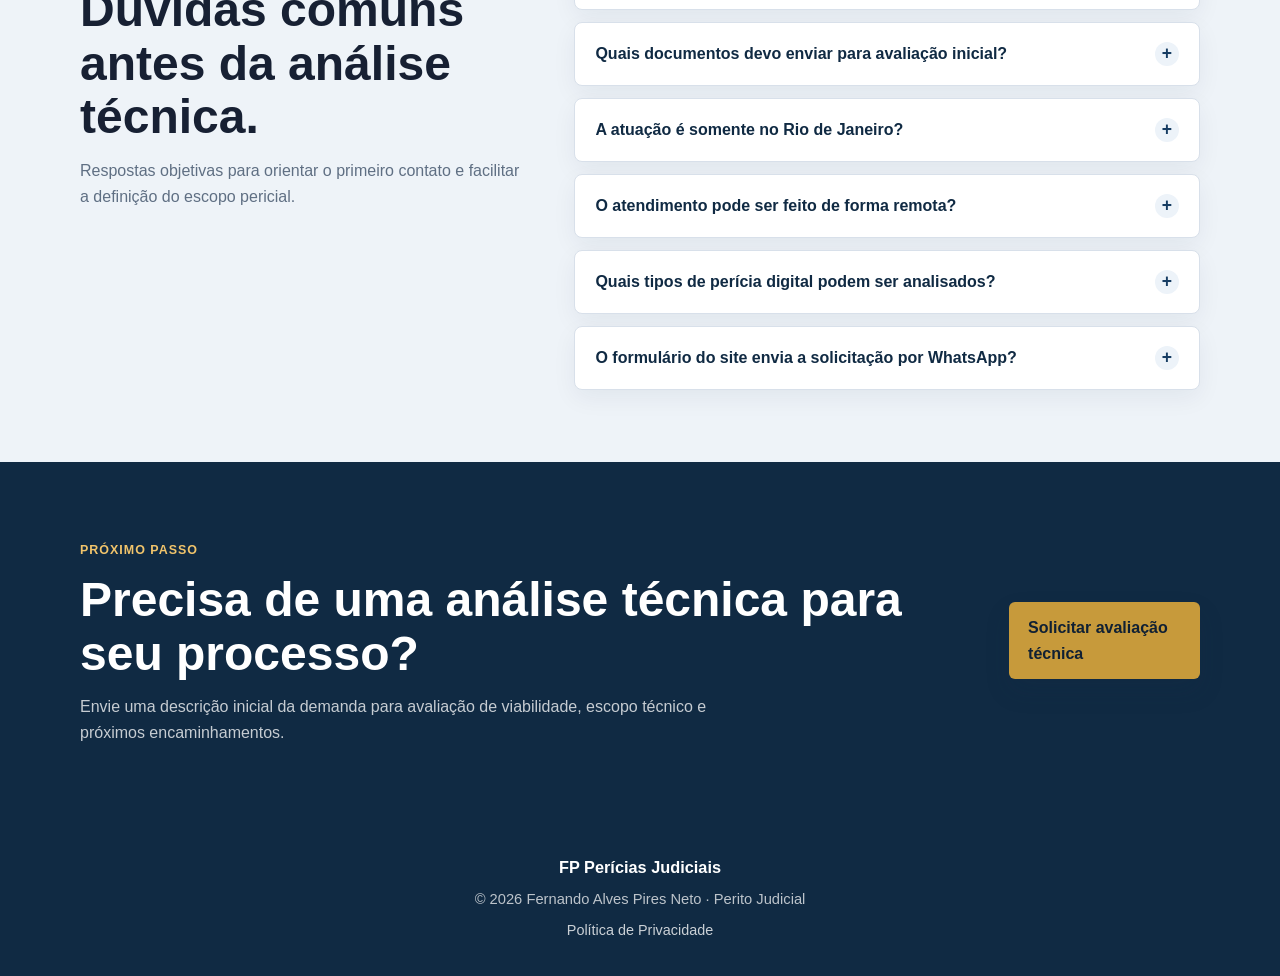
==== commit 46422175: "Adiciona imagens tematicas nos heros internos" ====
--- a/index.html
+++ b/index.html
@@ -99,6 +99,7 @@
           <a href="index.html" aria-current="page">Home</a>
           <a href="sobre.html">Sobre</a>
           <a href="especialidades.html">Especialidades</a>
+          <a href="artigos.html">Artigos</a>
           <a href="contato.html">Contato</a>
         </nav>
       </div>
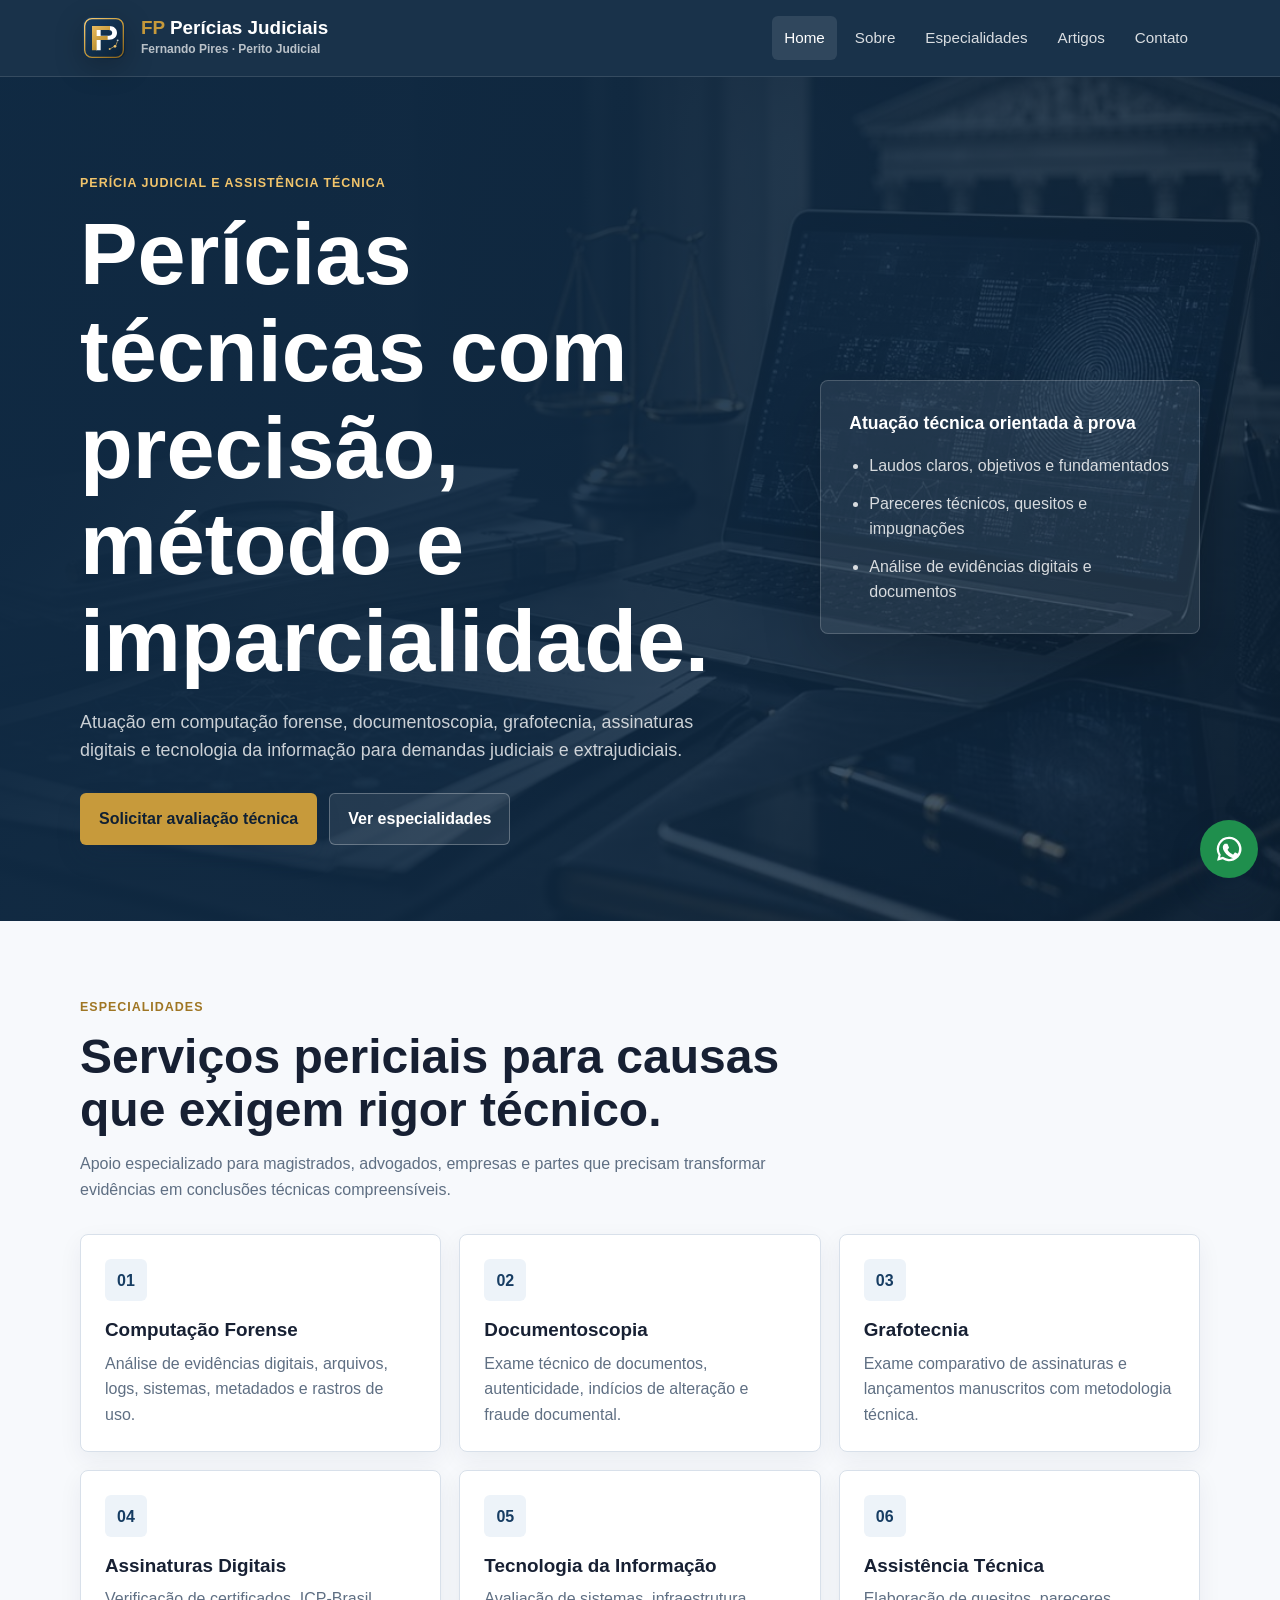
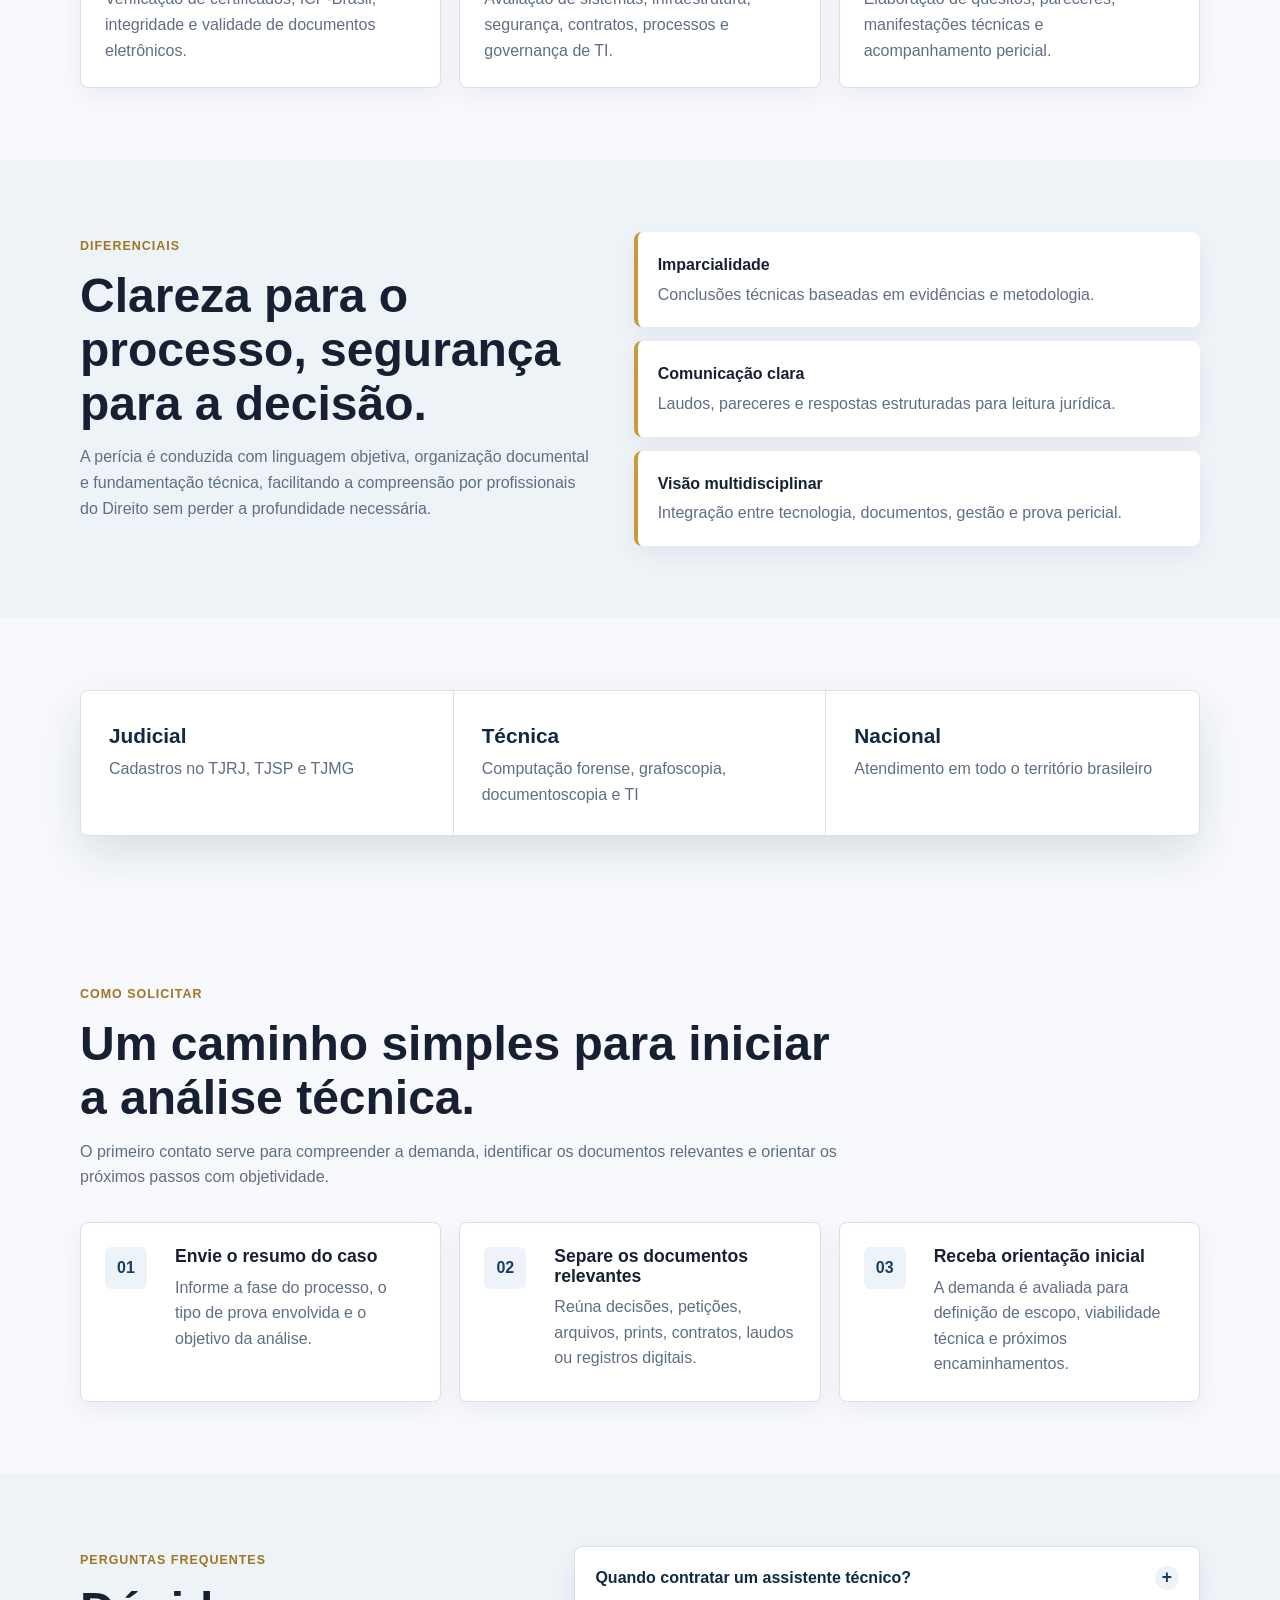
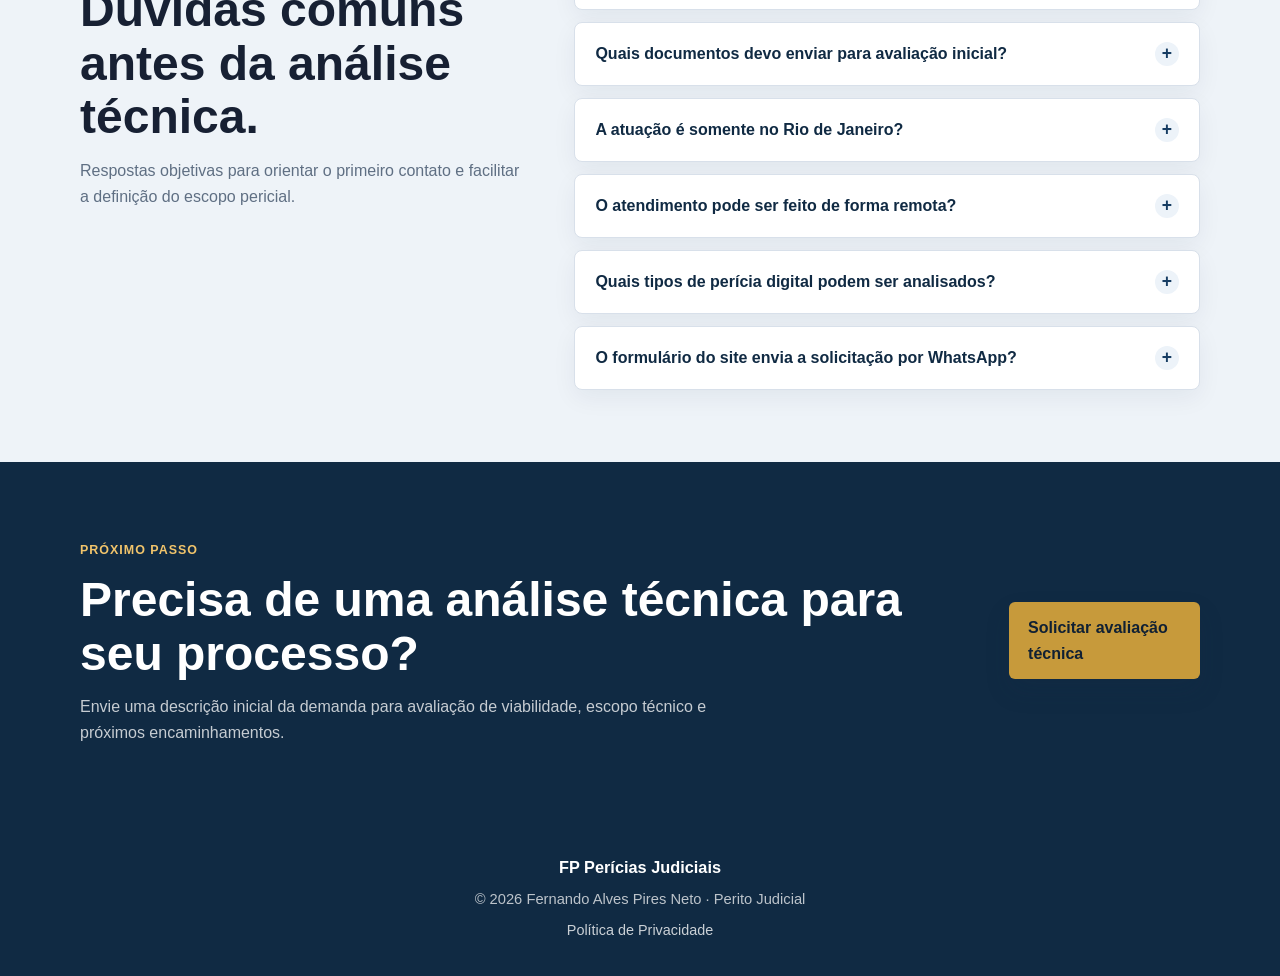
==== commit aadb55a1: "Otimiza imagens para melhorar desempenho" ====
--- a/index.html
+++ b/index.html
@@ -18,6 +18,7 @@
     <meta name="twitter:image" content="https://fppericiasjudiciais.com.br/assets/images/hero-juridico-tecnologia.png">
     <link rel="canonical" href="https://fppericiasjudiciais.com.br/">
     <link rel="icon" href="assets/images/favicon.svg" type="image/svg+xml">
+    <link rel="preload" href="assets/images/hero-juridico-tecnologia-web.jpg" as="image">
     <link rel="stylesheet" href="assets/css/style.css">
     <script type="application/ld+json">
       {
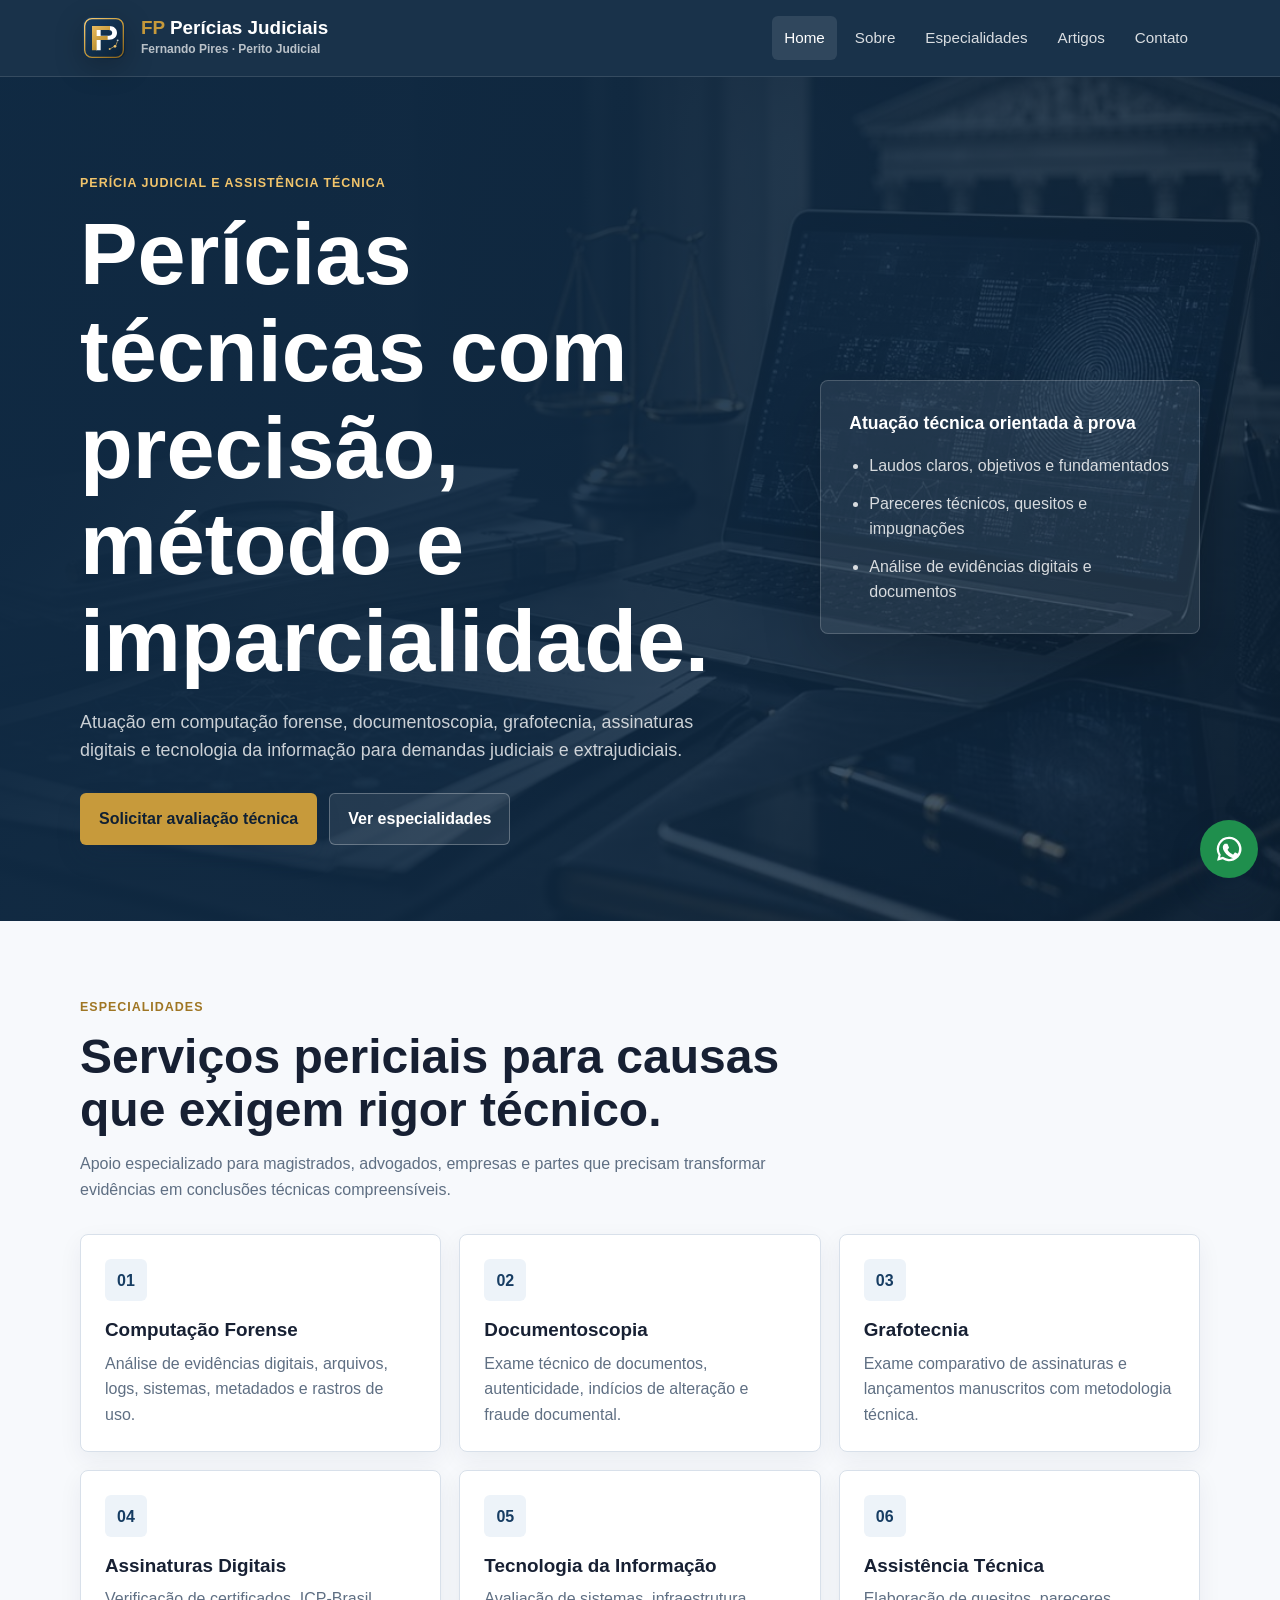
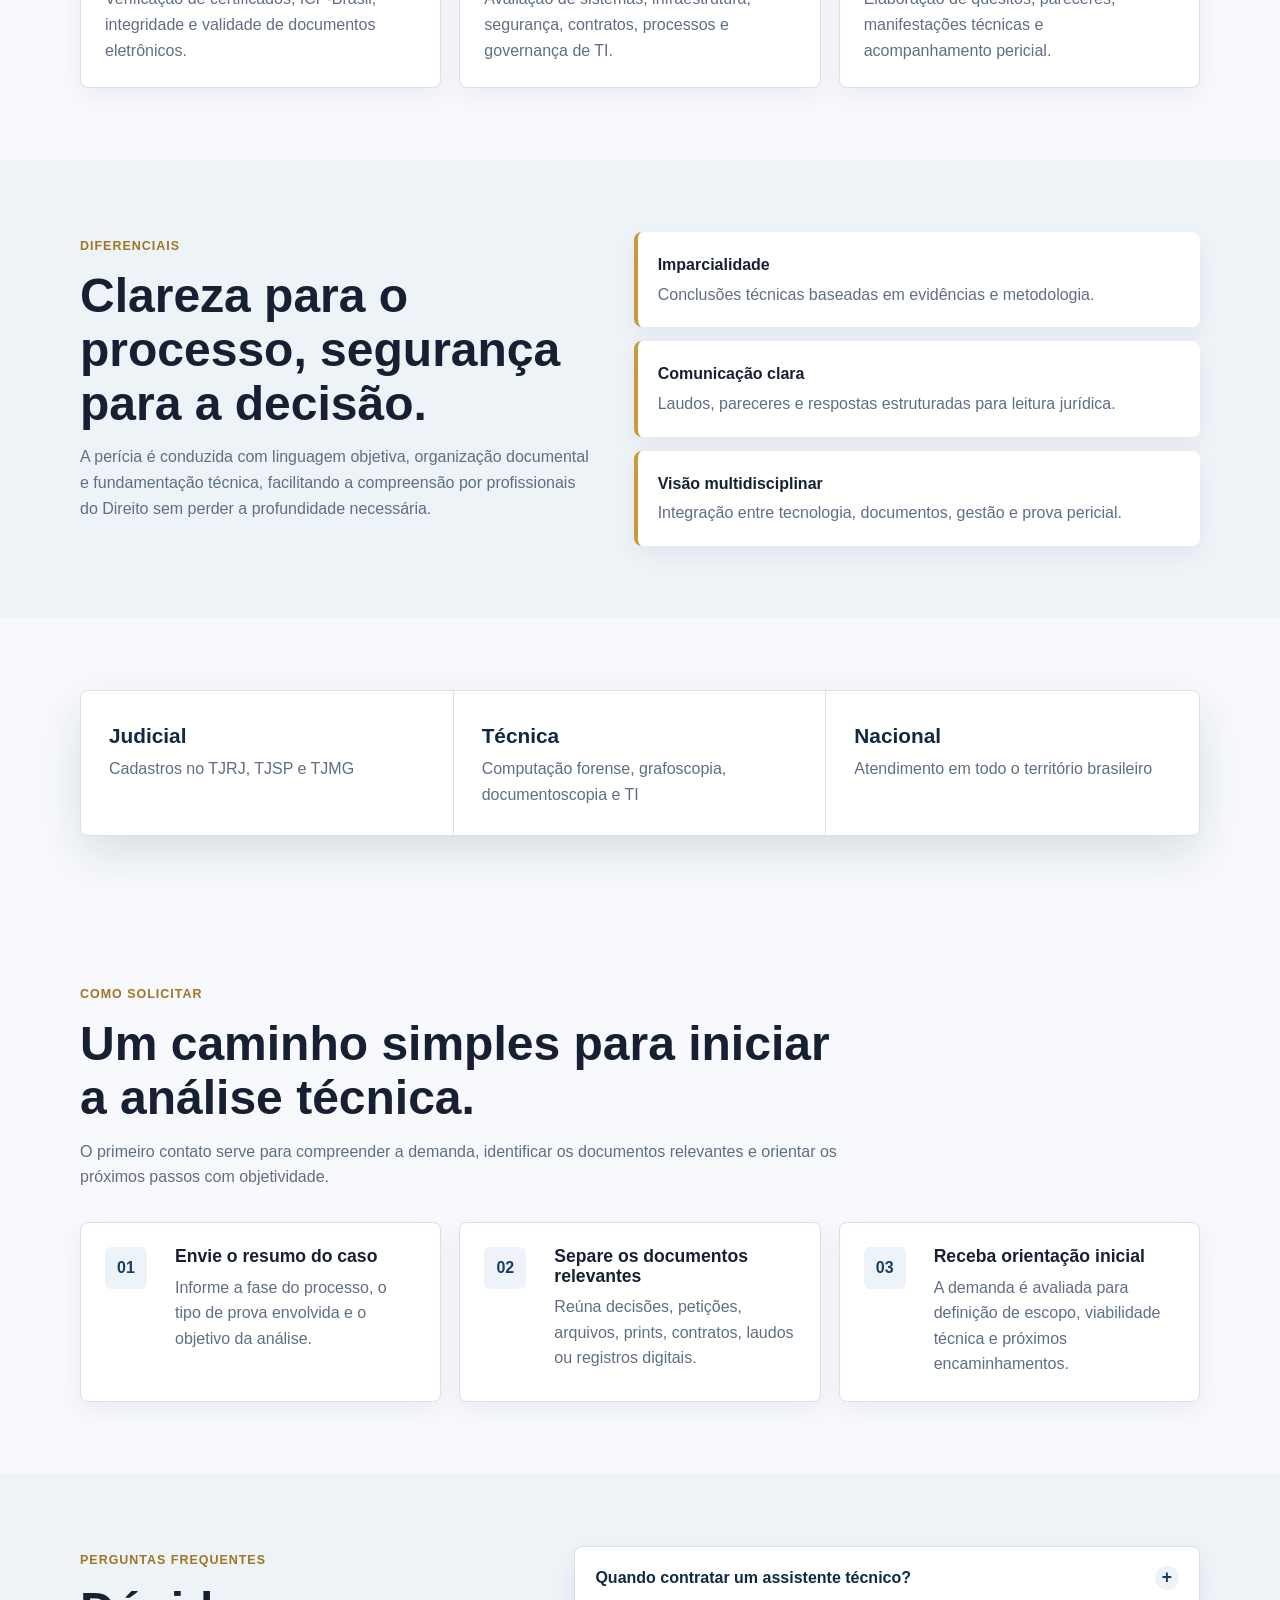
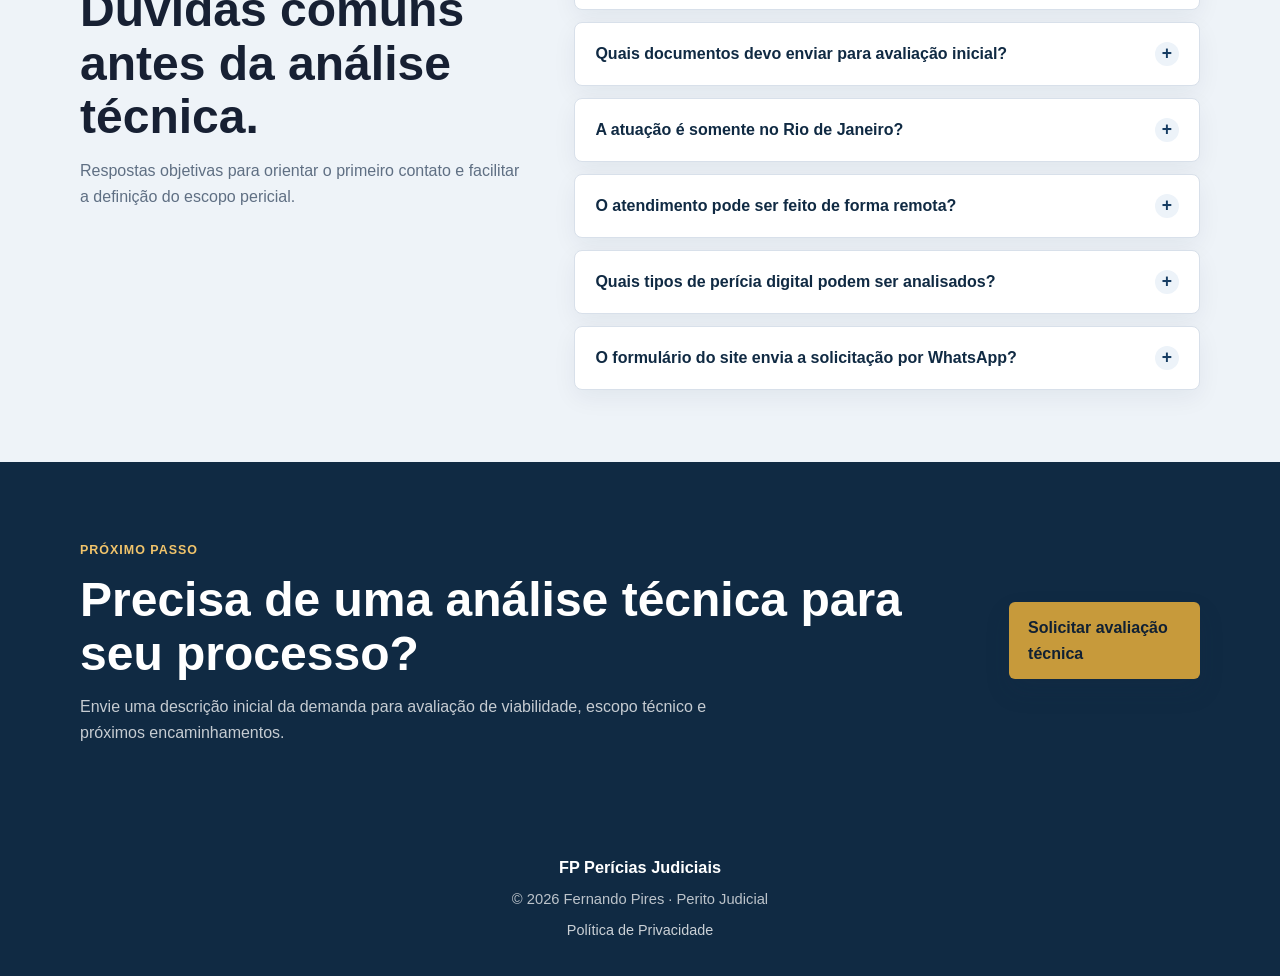
==== commit 6880feac: "Atualiza nome no copyright do rodape" ====
--- a/index.html
+++ b/index.html
@@ -349,7 +349,7 @@
     <footer class="site-footer">
       <div class="container footer-inner">
         <strong>FP Per&iacute;cias Judiciais</strong>
-        <span>&copy; 2026 Fernando Alves Pires Neto &middot; Perito Judicial</span>
+        <span>&copy; 2026 Fernando Pires &middot; Perito Judicial</span>
         <a href="privacidade.html">Pol&iacute;tica de Privacidade</a>
       </div>
     </footer>
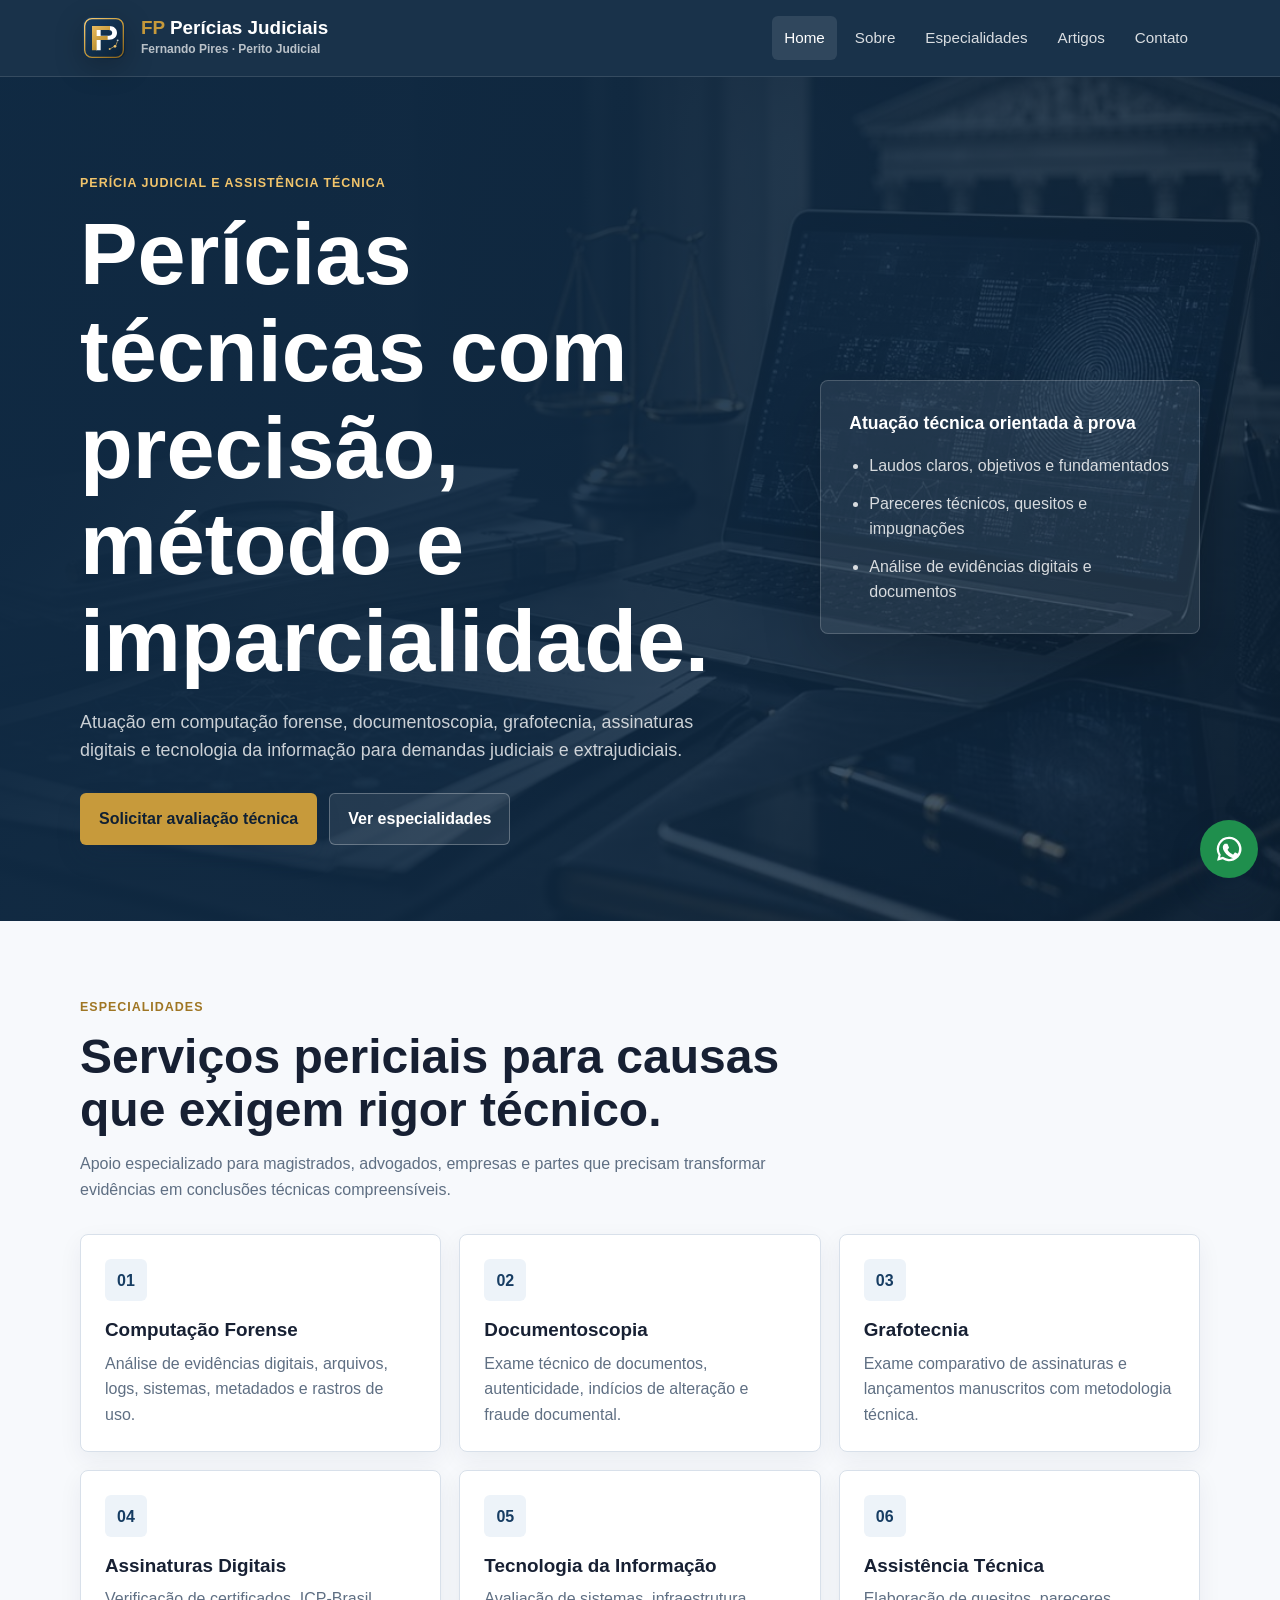
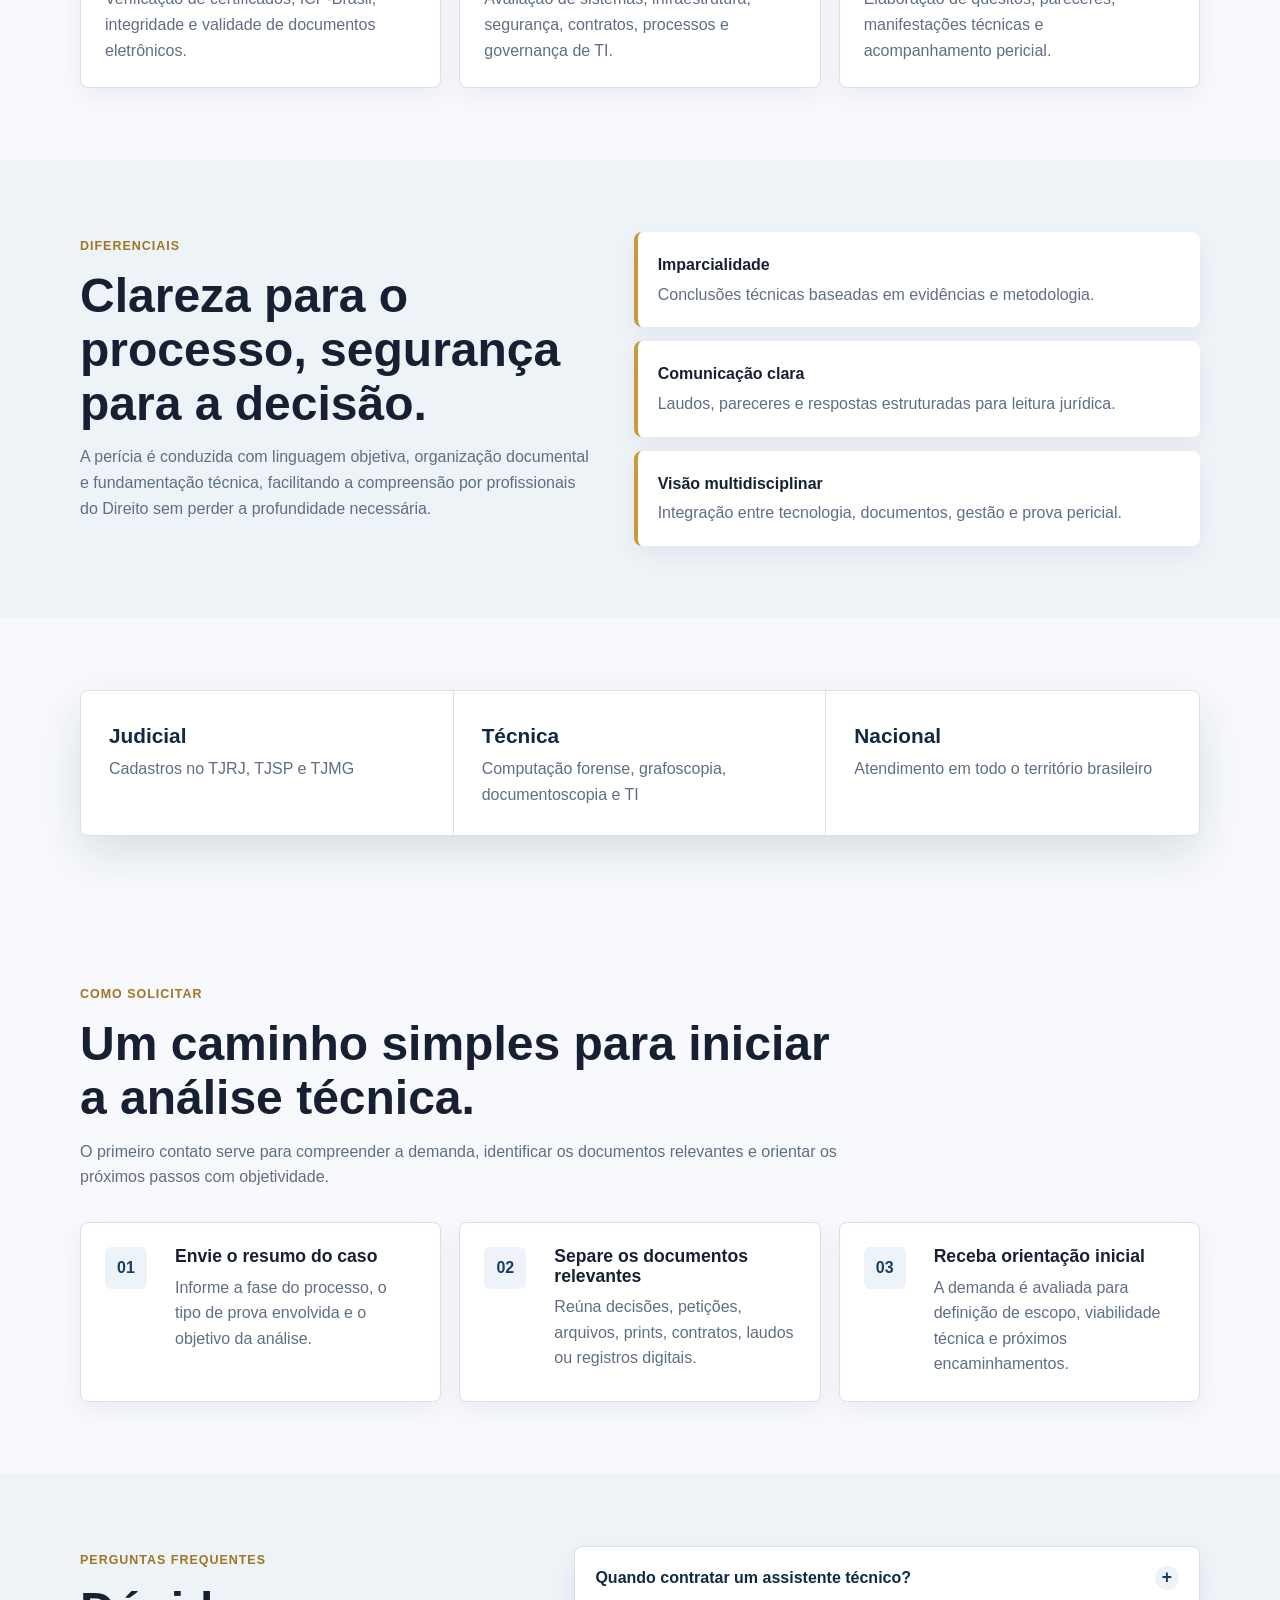
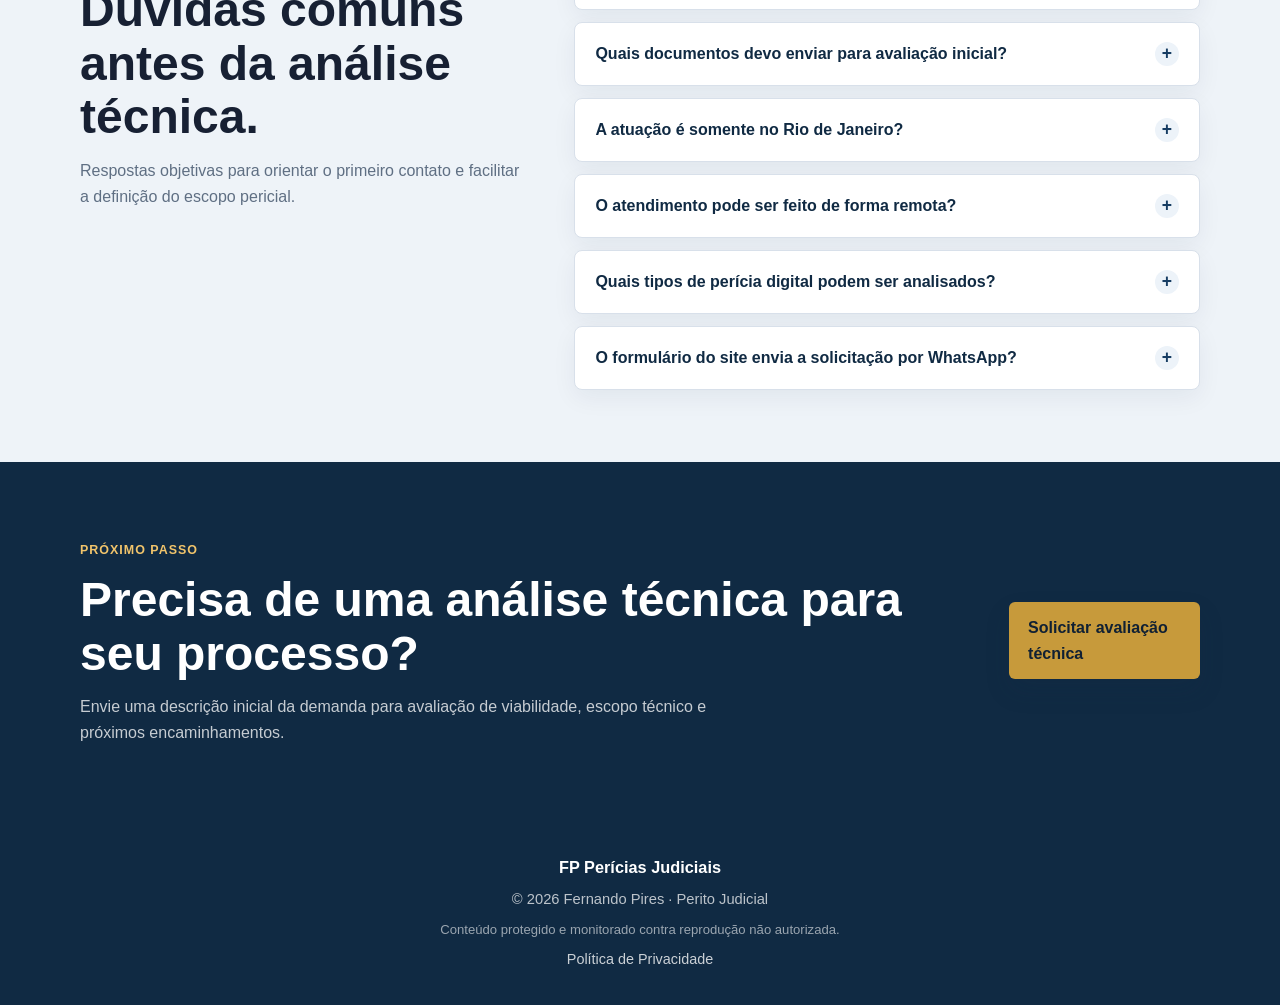
==== commit b4a57095: "Adiciona aviso de protecao de conteudo no rodape" ====
--- a/index.html
+++ b/index.html
@@ -1,4 +1,4 @@
-<!doctype html>
+﻿<!doctype html>
 <html lang="pt-br">
   <head>
     <meta charset="utf-8">
@@ -350,6 +350,7 @@
       <div class="container footer-inner">
         <strong>FP Per&iacute;cias Judiciais</strong>
         <span>&copy; 2026 Fernando Pires &middot; Perito Judicial</span>
+        <span class="content-protection">Conte&uacute;do protegido e monitorado contra reprodu&ccedil;&atilde;o n&atilde;o autorizada.</span>
         <a href="privacidade.html">Pol&iacute;tica de Privacidade</a>
       </div>
     </footer>
